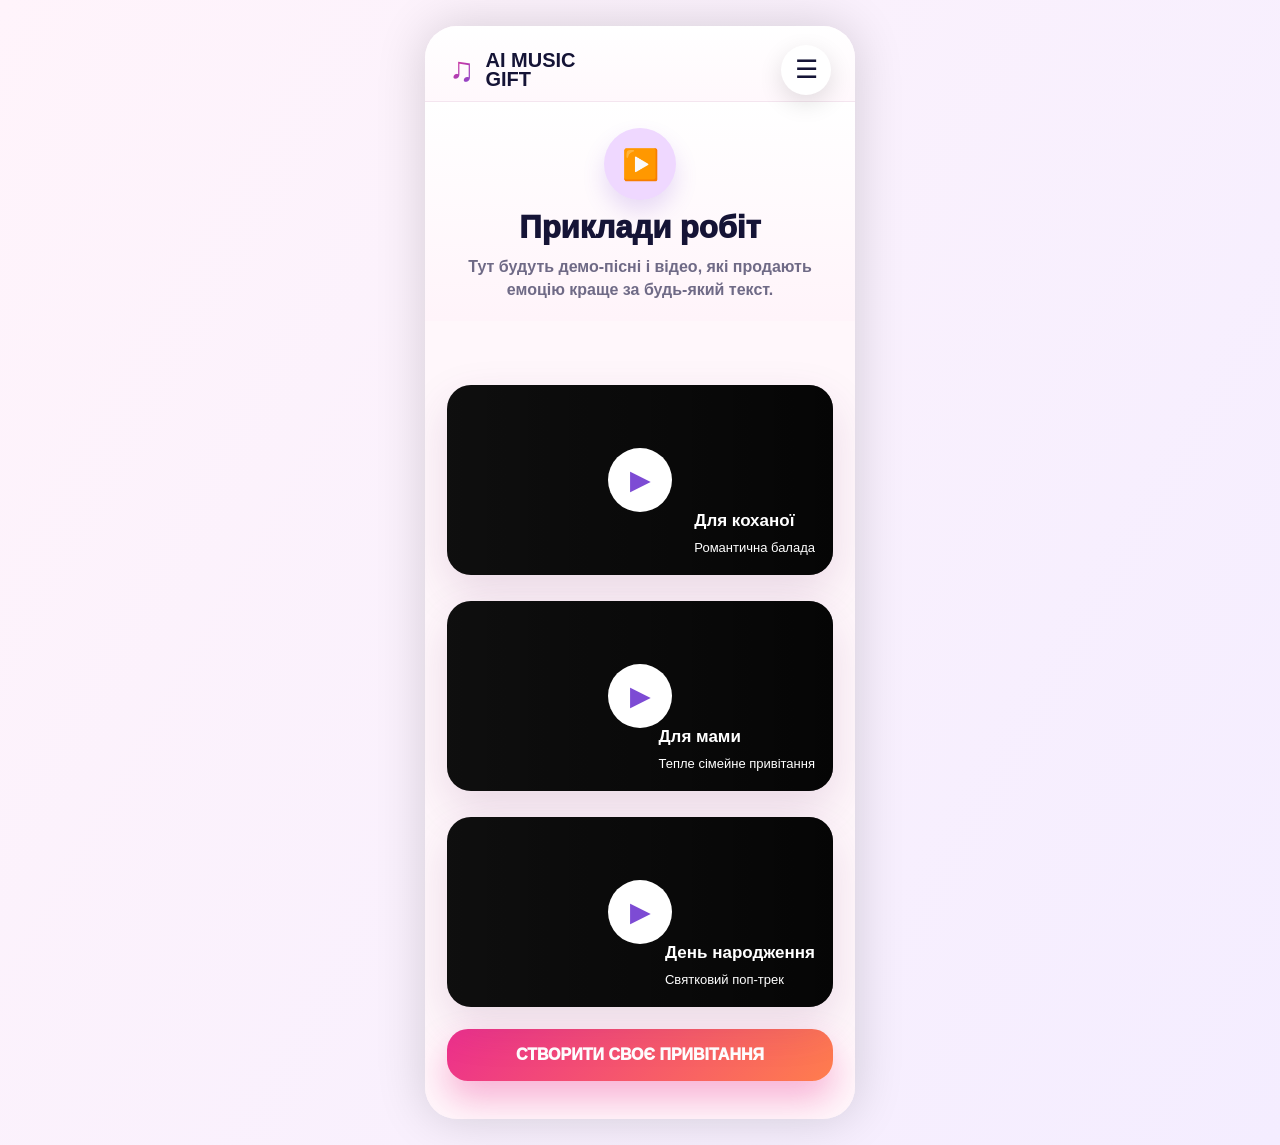
==== demos.html @ 55785361 "Add files via upload" ====
<!doctype html><html lang="uk"><head><meta charset="utf-8"><meta name="viewport" content="width=device-width,initial-scale=1"><title>Приклади — AI Music Gift</title><link rel="stylesheet" href="styles.css"></head><body><main class="phone"><header class="topbar"><a class="brand" href="index.html"><span class="note">♫</span><span>AI MUSIC<br>GIFT</span></a><button class="menu">☰</button></header><section class="page-head"><div class="bubble">▶️</div><h1>Приклади робіт</h1><p>Тут будуть демо-пісні і відео, які продають емоцію краще за будь-який текст.</p></section><section class="section alt"><div class="video-card"><div class="video-thumb" style="background-image:url('https://images.unsplash.com/photo-1519741497674-611481863552?q=80&w=1200&auto=format&fit=crop')"><button class="play">▶</button><div class="video-text"><b>Для коханої</b><span>Романтична балада</span></div></div></div><div class="video-card"><div class="video-thumb" style="background-image:url('https://images.unsplash.com/photo-1529634806980-85c3dd6d34ac?q=80&w=1200&auto=format&fit=crop')"><button class="play">▶</button><div class="video-text"><b>Для мами</b><span>Тепле сімейне привітання</span></div></div></div><div class="video-card"><div class="video-thumb" style="background-image:url('https://images.unsplash.com/photo-1511795409834-ef04bbd61622?q=80&w=1200&auto=format&fit=crop')"><button class="play">▶</button><div class="video-text"><b>День народження</b><span>Святковий поп-трек</span></div></div></div><a class="cta" href="order.html">Створити своє привітання</a></section></main></body></html>
---- styles.css ----
:root{
  --bg:#fff7fb;
  --card:#ffffff;
  --text:#151436;
  --muted:#6f6a86;
  --pink:#ec2f8d;
  --pink2:#ff6d8f;
  --purple:#7d4bd4;
  --orange:#ff7d4d;
  --soft:#f7e8ff;
  --line:#f0ddea;
  --shadow:0 18px 45px rgba(112,44,105,.15);
}
*{box-sizing:border-box}html{scroll-behavior:smooth}body{margin:0;background:#f3eef4;color:var(--text);font-family:Inter,Arial,sans-serif}.phone{width:100%;max-width:430px;margin:0 auto;background:var(--bg);min-height:100vh;box-shadow:0 0 50px rgba(0,0,0,.16);overflow:hidden}.topbar{height:76px;padding:22px 24px 10px;display:flex;align-items:center;justify-content:space-between;background:linear-gradient(180deg,#fff,#fff8fc);position:sticky;top:0;z-index:20;border-bottom:1px solid rgba(240,221,234,.75)}.brand{display:flex;align-items:center;gap:11px;text-decoration:none;color:var(--text);font-weight:900;line-height:.95;font-size:20px}.brand .note{font-size:34px;background:linear-gradient(135deg,var(--pink),var(--purple));-webkit-background-clip:text;color:transparent}.menu{width:50px;height:50px;border:none;border-radius:50%;background:#fff;box-shadow:0 8px 24px rgba(0,0,0,.12);font-size:26px;color:var(--text)}.hero{position:relative;min-height:590px;padding:0 24px 28px;background:radial-gradient(circle at 50% 0%,#ffe5f3 0,#fff1dc 36%,#fff8fb 70%)}.hero-img{height:260px;margin:0 -24px;position:relative;overflow:hidden}.hero-img img{width:100%;height:100%;object-fit:cover;object-position:center 45%;filter:saturate(1.04);opacity:.92}.hero-img:after{content:"";position:absolute;inset:0;background:linear-gradient(180deg,rgba(255,255,255,.05),rgba(255,247,251,.32),var(--bg));}.wave{position:absolute;left:28px;right:28px;top:260px;height:42px;opacity:.5;background:repeating-linear-gradient(90deg,rgba(255,125,77,.75) 0 2px,transparent 2px 11px);mask-image:linear-gradient(180deg,transparent 0,#000 25%,#000 75%,transparent 100%)}.music{position:absolute;color:#e952a8;font-size:20px;opacity:.7}.m1{top:130px;left:58px}.m2{top:185px;right:52px}.m3{top:230px;left:150px}.hero-content{position:relative;text-align:center;margin-top:-12px}.kicker{display:inline-flex;gap:7px;align-items:center;background:#fff;border:1px solid var(--line);box-shadow:0 8px 22px rgba(236,47,141,.12);border-radius:999px;padding:9px 13px;color:var(--pink);font-size:12px;font-weight:800;text-transform:uppercase}.h1{margin:20px 0 0;font-size:37px;line-height:.98;letter-spacing:-1px;font-weight:950;color:#10124b}.script{font-family:Georgia,serif;font-style:italic;font-size:34px;line-height:1;color:var(--pink);margin-top:5px}.subtitle{font-size:16px;line-height:1.55;font-weight:750;margin:20px 0 0}.cta{display:flex;align-items:center;justify-content:center;gap:12px;text-decoration:none;width:100%;margin:22px 0 0;border:none;border-radius:21px;padding:17px 18px;background:linear-gradient(135deg,var(--pink),var(--orange));color:#fff;box-shadow:0 18px 35px rgba(236,47,141,.35);font-weight:950;text-transform:uppercase;font-size:16px}.cta small{display:block;text-transform:none;font-weight:600;opacity:.9;font-size:12px;margin-top:3px}.cta .heart{font-size:33px;line-height:1}.benefits{display:grid;grid-template-columns:repeat(3,1fr);background:#fff;border-top:1px solid var(--line);border-bottom:1px solid var(--line)}.benefit{padding:18px 8px;text-align:center;border-right:1px solid var(--line);font-size:12px;line-height:1.25;font-weight:700}.benefit:last-child{border-right:none}.benefit .ico{font-size:26px;display:block;margin-bottom:7px}.section{padding:38px 22px;background:#fff}.section.alt{background:var(--bg)}.title{text-align:center;margin:0;font-size:23px;line-height:1.1;font-weight:950;color:#10124b}.divider{display:flex;justify-content:center;align-items:center;gap:10px;color:var(--pink);margin:12px 0 0}.divider:before,.divider:after{content:"";width:42px;height:1px;background:#f3c7dd}.steps{display:grid;grid-template-columns:repeat(3,1fr);gap:10px;margin-top:28px}.step{text-align:center}.bubble{width:72px;height:72px;border-radius:50%;margin:0 auto 12px;background:#efd8ff;display:flex;align-items:center;justify-content:center;font-size:30px;box-shadow:0 12px 22px rgba(125,75,212,.18)}.step h3{font-size:12px;line-height:1.25;margin:0 0 8px;font-weight:950}.step p{font-size:11px;line-height:1.45;margin:0;color:var(--muted);font-weight:600}.video-card{margin-top:26px;border-radius:24px;overflow:hidden;background:#111;color:#fff;box-shadow:var(--shadow);position:relative}.video-thumb{height:190px;background-size:cover;background-position:center;position:relative}.video-thumb:after{content:"";position:absolute;inset:0;background:linear-gradient(90deg,rgba(0,0,0,.15),rgba(0,0,0,.7))}.play{position:absolute;left:50%;top:50%;transform:translate(-50%,-50%);width:64px;height:64px;border-radius:50%;border:none;background:#fff;color:var(--purple);font-size:27px;z-index:2}.video-text{position:absolute;right:18px;bottom:18px;z-index:2;text-align:left}.video-text b{font-size:17px}.video-text span{display:block;font-size:13px;margin-top:8px;line-height:1.35}.dots{display:flex;justify-content:center;gap:8px;margin-top:17px}.dots span{width:8px;height:8px;border-radius:50%;background:#d8ccda}.dots span:first-child{background:var(--pink)}.cards3{display:grid;grid-template-columns:repeat(3,1fr);gap:10px;margin-top:28px}.price{position:relative;background:#fff;border:1px solid var(--line);border-radius:18px;padding:20px 11px 14px;box-shadow:0 10px 28px rgba(44,22,54,.08)}.price.pop{transform:scale(1.04);border-color:#ffc0df}.badge{position:absolute;left:50%;top:-13px;transform:translateX(-50%);background:linear-gradient(135deg,var(--pink),var(--orange));color:#fff;border-radius:999px;padding:5px 10px;font-size:9px;font-weight:950}.price h3{text-align:center;margin:0;font-size:11px}.price .amount{text-align:center;font-size:20px;font-weight:950;margin-top:10px}.price ul{list-style:none;padding:0;margin:16px 0 14px}.price li{font-size:11px;margin:9px 0;line-height:1.2}.price li:before{content:"✓";color:var(--pink);font-weight:900;margin-right:5px}.select{display:block;text-align:center;text-decoration:none;background:var(--purple);color:#fff;border-radius:12px;padding:10px 6px;font-size:11px;font-weight:900}.review{margin-top:24px;background:#fff;border-radius:24px;padding:20px;box-shadow:var(--shadow);display:flex;gap:14px;align-items:flex-start}.avatar{width:54px;height:54px;border-radius:50%;background:linear-gradient(135deg,#ffd5e8,#e4d4ff);display:flex;align-items:center;justify-content:center;font-size:24px;flex:0 0 auto}.stars{color:#ffc107;letter-spacing:1px}.review p{font-size:13px;line-height:1.5;margin:6px 0 8px;font-weight:650}.review small{color:var(--pink);font-weight:800}.final{padding:18px 22px 34px;background:#fff}.final-card{border-radius:28px;background:linear-gradient(135deg,#ce1d80,#7d35bd);padding:28px 22px;text-align:center;color:#fff;box-shadow:0 18px 38px rgba(125,53,189,.25)}.final-card h2{margin:0;font-size:22px;line-height:1.15;text-transform:uppercase}.bottomnav{position:sticky;bottom:0;display:grid;grid-template-columns:repeat(4,1fr);gap:4px;background:rgba(255,255,255,.96);backdrop-filter:blur(10px);border-top:1px solid var(--line);padding:10px 8px;z-index:20}.bottomnav a{text-decoration:none;color:var(--purple);text-align:center;font-size:11px;font-weight:750}.page-head{padding:26px 22px 20px;background:linear-gradient(180deg,#fff,#fff4fa);text-align:center}.page-head h1{font-size:31px;line-height:1.05;margin:10px 0 10px;font-weight:950}.page-head p{margin:0;color:var(--muted);font-weight:650;line-height:1.45}.form{padding:24px 22px 38px}.field{margin-bottom:16px}.field label{display:block;font-size:13px;font-weight:900;margin-bottom:8px}.field input,.field textarea,.field select{width:100%;border:1px solid var(--line);border-radius:17px;padding:15px 14px;background:#fff;font:inherit;color:var(--text);outline:none;box-shadow:0 6px 18px rgba(44,22,54,.04)}.field textarea{min-height:105px;resize:vertical}.choice-grid{display:grid;grid-template-columns:1fr 1fr;gap:12px;margin-top:16px}.choice{display:block;background:#fff;border:1px solid var(--line);border-radius:20px;padding:16px;text-decoration:none;color:var(--text);box-shadow:0 10px 24px rgba(44,22,54,.06)}.choice b{display:block;margin-bottom:6px}.choice span{font-size:12px;color:var(--muted);line-height:1.35}.upload-box{border:2px dashed #e8b8d5;background:#fff;border-radius:24px;padding:30px 18px;text-align:center;color:var(--muted);margin:18px 0}.upload-box .big{font-size:46px;display:block;margin-bottom:10px}.summary{background:#fff;border-radius:22px;padding:18px;box-shadow:var(--shadow);margin-bottom:18px}.summary-row{display:flex;justify-content:space-between;gap:14px;border-bottom:1px solid var(--line);padding:12px 0;font-size:14px}.summary-row:last-child{border-bottom:0}.success{font-size:70px;margin:20px 0 12px}.desktop-note{display:none}@media (min-width: 760px){body{background:linear-gradient(120deg,#fff4fb,#f4edff)}.phone{margin:26px auto;border-radius:32px}.desktop-note{display:block;max-width:430px;margin:0 auto 22px;color:#7b7286;text-align:center;font-size:13px}}
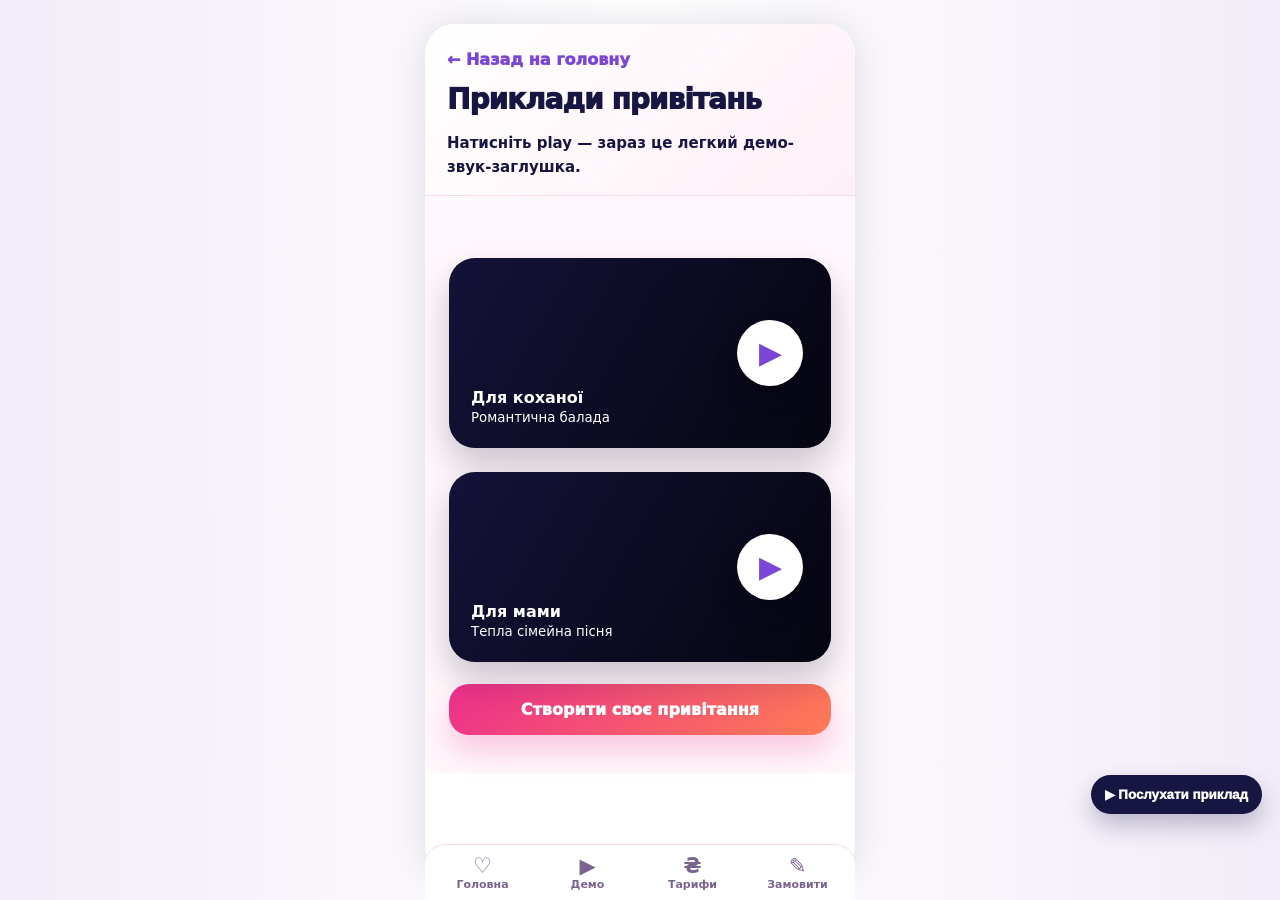
==== commit 791ff34f: "Add files via upload" ====
--- a/demos.html
+++ b/demos.html
@@ -1 +1 @@
-<!doctype html><html lang="uk"><head><meta charset="utf-8"><meta name="viewport" content="width=device-width,initial-scale=1"><title>Приклади — AI Music Gift</title><link rel="stylesheet" href="styles.css"></head><body><main class="phone"><header class="topbar"><a class="brand" href="index.html"><span class="note">♫</span><span>AI MUSIC<br>GIFT</span></a><button class="menu">☰</button></header><section class="page-head"><div class="bubble">▶️</div><h1>Приклади робіт</h1><p>Тут будуть демо-пісні і відео, які продають емоцію краще за будь-який текст.</p></section><section class="section alt"><div class="video-card"><div class="video-thumb" style="background-image:url('https://images.unsplash.com/photo-1519741497674-611481863552?q=80&w=1200&auto=format&fit=crop')"><button class="play">▶</button><div class="video-text"><b>Для коханої</b><span>Романтична балада</span></div></div></div><div class="video-card"><div class="video-thumb" style="background-image:url('https://images.unsplash.com/photo-1529634806980-85c3dd6d34ac?q=80&w=1200&auto=format&fit=crop')"><button class="play">▶</button><div class="video-text"><b>Для мами</b><span>Тепле сімейне привітання</span></div></div></div><div class="video-card"><div class="video-thumb" style="background-image:url('https://images.unsplash.com/photo-1511795409834-ef04bbd61622?q=80&w=1200&auto=format&fit=crop')"><button class="play">▶</button><div class="video-text"><b>День народження</b><span>Святковий поп-трек</span></div></div></div><a class="cta" href="order.html">Створити своє привітання</a></section></main></body></html>
+<!doctype html><html lang="uk"><head><meta charset="utf-8"><meta name="viewport" content="width=device-width,initial-scale=1"><title>Демо — AI Music Gift</title><link rel="stylesheet" href="styles.css"></head><body><main class="shell"><header class="page-head"><a class="back" href="index.html">← Назад на головну</a><h1 class="page-title">Приклади привітань</h1><p class="lead" style="font-size:15px">Натисніть play — зараз це легкий демо-звук-заглушка.</p></header><section class="section soft"><div class="demo-card"><div class="demo-img"><button class="play-big" onclick="playDemo()">▶</button><div class="demo-text"><b>Для коханої</b><br><small>Романтична балада</small></div></div></div><div class="demo-card"><div class="demo-img" style="background-image:linear-gradient(120deg,rgba(0,0,0,.15),rgba(0,0,0,.75)),url('https://images.unsplash.com/photo-1529333166437-7750a6dd5a70?q=80&w=1200&auto=format&fit=crop')"><button class="play-big" onclick="playDemo()">▶</button><div class="demo-text"><b>Для мами</b><br><small>Тепла сімейна пісня</small></div></div></div><a class="btn btn-primary" style="margin-top:22px" href="order.html">Створити своє привітання</a></section><nav class="bottom-nav"><a href="index.html"><b>♡</b>Головна</a><a href="demos.html"><b>▶</b>Демо</a><a href="tariffs.html"><b>₴</b>Тарифи</a><a href="order.html"><b>✎</b>Замовити</a></nav><button class="speaker" data-play onclick="playDemo()">▶ Послухати приклад</button></main><script src="app.js"></script></body></html>
--- a/styles.css
+++ b/styles.css
@@ -1,14 +1,6 @@
 :root{
-  --bg:#fff7fb;
-  --card:#ffffff;
-  --text:#151436;
-  --muted:#6f6a86;
-  --pink:#ec2f8d;
-  --pink2:#ff6d8f;
-  --purple:#7d4bd4;
-  --orange:#ff7d4d;
-  --soft:#f7e8ff;
-  --line:#f0ddea;
-  --shadow:0 18px 45px rgba(112,44,105,.15);
+  --ink:#171542;--muted:#66617c;--pink:#ec2f8c;--violet:#7b45d6;--orange:#ff7b55;--bg:#fff7fb;--soft:#f6e9ff;
 }
-*{box-sizing:border-box}html{scroll-behavior:smooth}body{margin:0;background:#f3eef4;color:var(--text);font-family:Inter,Arial,sans-serif}.phone{width:100%;max-width:430px;margin:0 auto;background:var(--bg);min-height:100vh;box-shadow:0 0 50px rgba(0,0,0,.16);overflow:hidden}.topbar{height:76px;padding:22px 24px 10px;display:flex;align-items:center;justify-content:space-between;background:linear-gradient(180deg,#fff,#fff8fc);position:sticky;top:0;z-index:20;border-bottom:1px solid rgba(240,221,234,.75)}.brand{display:flex;align-items:center;gap:11px;text-decoration:none;color:var(--text);font-weight:900;line-height:.95;font-size:20px}.brand .note{font-size:34px;background:linear-gradient(135deg,var(--pink),var(--purple));-webkit-background-clip:text;color:transparent}.menu{width:50px;height:50px;border:none;border-radius:50%;background:#fff;box-shadow:0 8px 24px rgba(0,0,0,.12);font-size:26px;color:var(--text)}.hero{position:relative;min-height:590px;padding:0 24px 28px;background:radial-gradient(circle at 50% 0%,#ffe5f3 0,#fff1dc 36%,#fff8fb 70%)}.hero-img{height:260px;margin:0 -24px;position:relative;overflow:hidden}.hero-img img{width:100%;height:100%;object-fit:cover;object-position:center 45%;filter:saturate(1.04);opacity:.92}.hero-img:after{content:"";position:absolute;inset:0;background:linear-gradient(180deg,rgba(255,255,255,.05),rgba(255,247,251,.32),var(--bg));}.wave{position:absolute;left:28px;right:28px;top:260px;height:42px;opacity:.5;background:repeating-linear-gradient(90deg,rgba(255,125,77,.75) 0 2px,transparent 2px 11px);mask-image:linear-gradient(180deg,transparent 0,#000 25%,#000 75%,transparent 100%)}.music{position:absolute;color:#e952a8;font-size:20px;opacity:.7}.m1{top:130px;left:58px}.m2{top:185px;right:52px}.m3{top:230px;left:150px}.hero-content{position:relative;text-align:center;margin-top:-12px}.kicker{display:inline-flex;gap:7px;align-items:center;background:#fff;border:1px solid var(--line);box-shadow:0 8px 22px rgba(236,47,141,.12);border-radius:999px;padding:9px 13px;color:var(--pink);font-size:12px;font-weight:800;text-transform:uppercase}.h1{margin:20px 0 0;font-size:37px;line-height:.98;letter-spacing:-1px;font-weight:950;color:#10124b}.script{font-family:Georgia,serif;font-style:italic;font-size:34px;line-height:1;color:var(--pink);margin-top:5px}.subtitle{font-size:16px;line-height:1.55;font-weight:750;margin:20px 0 0}.cta{display:flex;align-items:center;justify-content:center;gap:12px;text-decoration:none;width:100%;margin:22px 0 0;border:none;border-radius:21px;padding:17px 18px;background:linear-gradient(135deg,var(--pink),var(--orange));color:#fff;box-shadow:0 18px 35px rgba(236,47,141,.35);font-weight:950;text-transform:uppercase;font-size:16px}.cta small{display:block;text-transform:none;font-weight:600;opacity:.9;font-size:12px;margin-top:3px}.cta .heart{font-size:33px;line-height:1}.benefits{display:grid;grid-template-columns:repeat(3,1fr);background:#fff;border-top:1px solid var(--line);border-bottom:1px solid var(--line)}.benefit{padding:18px 8px;text-align:center;border-right:1px solid var(--line);font-size:12px;line-height:1.25;font-weight:700}.benefit:last-child{border-right:none}.benefit .ico{font-size:26px;display:block;margin-bottom:7px}.section{padding:38px 22px;background:#fff}.section.alt{background:var(--bg)}.title{text-align:center;margin:0;font-size:23px;line-height:1.1;font-weight:950;color:#10124b}.divider{display:flex;justify-content:center;align-items:center;gap:10px;color:var(--pink);margin:12px 0 0}.divider:before,.divider:after{content:"";width:42px;height:1px;background:#f3c7dd}.steps{display:grid;grid-template-columns:repeat(3,1fr);gap:10px;margin-top:28px}.step{text-align:center}.bubble{width:72px;height:72px;border-radius:50%;margin:0 auto 12px;background:#efd8ff;display:flex;align-items:center;justify-content:center;font-size:30px;box-shadow:0 12px 22px rgba(125,75,212,.18)}.step h3{font-size:12px;line-height:1.25;margin:0 0 8px;font-weight:950}.step p{font-size:11px;line-height:1.45;margin:0;color:var(--muted);font-weight:600}.video-card{margin-top:26px;border-radius:24px;overflow:hidden;background:#111;color:#fff;box-shadow:var(--shadow);position:relative}.video-thumb{height:190px;background-size:cover;background-position:center;position:relative}.video-thumb:after{content:"";position:absolute;inset:0;background:linear-gradient(90deg,rgba(0,0,0,.15),rgba(0,0,0,.7))}.play{position:absolute;left:50%;top:50%;transform:translate(-50%,-50%);width:64px;height:64px;border-radius:50%;border:none;background:#fff;color:var(--purple);font-size:27px;z-index:2}.video-text{position:absolute;right:18px;bottom:18px;z-index:2;text-align:left}.video-text b{font-size:17px}.video-text span{display:block;font-size:13px;margin-top:8px;line-height:1.35}.dots{display:flex;justify-content:center;gap:8px;margin-top:17px}.dots span{width:8px;height:8px;border-radius:50%;background:#d8ccda}.dots span:first-child{background:var(--pink)}.cards3{display:grid;grid-template-columns:repeat(3,1fr);gap:10px;margin-top:28px}.price{position:relative;background:#fff;border:1px solid var(--line);border-radius:18px;padding:20px 11px 14px;box-shadow:0 10px 28px rgba(44,22,54,.08)}.price.pop{transform:scale(1.04);border-color:#ffc0df}.badge{position:absolute;left:50%;top:-13px;transform:translateX(-50%);background:linear-gradient(135deg,var(--pink),var(--orange));color:#fff;border-radius:999px;padding:5px 10px;font-size:9px;font-weight:950}.price h3{text-align:center;margin:0;font-size:11px}.price .amount{text-align:center;font-size:20px;font-weight:950;margin-top:10px}.price ul{list-style:none;padding:0;margin:16px 0 14px}.price li{font-size:11px;margin:9px 0;line-height:1.2}.price li:before{content:"✓";color:var(--pink);font-weight:900;margin-right:5px}.select{display:block;text-align:center;text-decoration:none;background:var(--purple);color:#fff;border-radius:12px;padding:10px 6px;font-size:11px;font-weight:900}.review{margin-top:24px;background:#fff;border-radius:24px;padding:20px;box-shadow:var(--shadow);display:flex;gap:14px;align-items:flex-start}.avatar{width:54px;height:54px;border-radius:50%;background:linear-gradient(135deg,#ffd5e8,#e4d4ff);display:flex;align-items:center;justify-content:center;font-size:24px;flex:0 0 auto}.stars{color:#ffc107;letter-spacing:1px}.review p{font-size:13px;line-height:1.5;margin:6px 0 8px;font-weight:650}.review small{color:var(--pink);font-weight:800}.final{padding:18px 22px 34px;background:#fff}.final-card{border-radius:28px;background:linear-gradient(135deg,#ce1d80,#7d35bd);padding:28px 22px;text-align:center;color:#fff;box-shadow:0 18px 38px rgba(125,53,189,.25)}.final-card h2{margin:0;font-size:22px;line-height:1.15;text-transform:uppercase}.bottomnav{position:sticky;bottom:0;display:grid;grid-template-columns:repeat(4,1fr);gap:4px;background:rgba(255,255,255,.96);backdrop-filter:blur(10px);border-top:1px solid var(--line);padding:10px 8px;z-index:20}.bottomnav a{text-decoration:none;color:var(--purple);text-align:center;font-size:11px;font-weight:750}.page-head{padding:26px 22px 20px;background:linear-gradient(180deg,#fff,#fff4fa);text-align:center}.page-head h1{font-size:31px;line-height:1.05;margin:10px 0 10px;font-weight:950}.page-head p{margin:0;color:var(--muted);font-weight:650;line-height:1.45}.form{padding:24px 22px 38px}.field{margin-bottom:16px}.field label{display:block;font-size:13px;font-weight:900;margin-bottom:8px}.field input,.field textarea,.field select{width:100%;border:1px solid var(--line);border-radius:17px;padding:15px 14px;background:#fff;font:inherit;color:var(--text);outline:none;box-shadow:0 6px 18px rgba(44,22,54,.04)}.field textarea{min-height:105px;resize:vertical}.choice-grid{display:grid;grid-template-columns:1fr 1fr;gap:12px;margin-top:16px}.choice{display:block;background:#fff;border:1px solid var(--line);border-radius:20px;padding:16px;text-decoration:none;color:var(--text);box-shadow:0 10px 24px rgba(44,22,54,.06)}.choice b{display:block;margin-bottom:6px}.choice span{font-size:12px;color:var(--muted);line-height:1.35}.upload-box{border:2px dashed #e8b8d5;background:#fff;border-radius:24px;padding:30px 18px;text-align:center;color:var(--muted);margin:18px 0}.upload-box .big{font-size:46px;display:block;margin-bottom:10px}.summary{background:#fff;border-radius:22px;padding:18px;box-shadow:var(--shadow);margin-bottom:18px}.summary-row{display:flex;justify-content:space-between;gap:14px;border-bottom:1px solid var(--line);padding:12px 0;font-size:14px}.summary-row:last-child{border-bottom:0}.success{font-size:70px;margin:20px 0 12px}.desktop-note{display:none}@media (min-width: 760px){body{background:linear-gradient(120deg,#fff4fb,#f4edff)}.phone{margin:26px auto;border-radius:32px}.desktop-note{display:block;max-width:430px;margin:0 auto 22px;color:#7b7286;text-align:center;font-size:13px}}
+*{box-sizing:border-box} body{margin:0;font-family:Inter,system-ui,-apple-system,Segoe UI,Roboto,Arial,sans-serif;background:#f4eef7;color:var(--ink)}
+a{text-decoration:none;color:inherit}.shell{max-width:430px;margin:0 auto;background:#fff;min-height:100vh;box-shadow:0 0 40px rgba(20,20,50,.12);position:relative;overflow:hidden;padding-bottom:78px}.top{position:absolute;top:0;left:0;right:0;z-index:5;display:flex;align-items:center;justify-content:space-between;padding:28px 26px}.logo{display:flex;gap:12px;align-items:center;font-weight:900;font-size:23px;line-height:1.02}.logo .mark{font-size:38px;filter:drop-shadow(0 6px 12px rgba(236,47,140,.25))}.menu-btn,.circle-btn{border:0;background:rgba(255,255,255,.92);height:56px;width:56px;border-radius:50%;box-shadow:0 10px 28px rgba(35,20,70,.16);font-size:28px;color:var(--ink)}.hero{position:relative;min-height:620px;overflow:hidden;background:radial-gradient(circle at 50% 10%,#fff 0,#ffe7f4 38%,#fff7e9 76%,#fff 100%)}.hero-photo{height:265px;position:relative;overflow:hidden;border-bottom-left-radius:38px;border-bottom-right-radius:38px}.hero-photo img{width:100%;height:100%;object-fit:cover;object-position:center;display:block;filter:saturate(1.06) contrast(.98)}.hero-photo:after{content:"";position:absolute;inset:0;background:linear-gradient(to bottom,rgba(255,255,255,.15),rgba(255,230,244,.28),#fff 96%)}.hero-copy{position:relative;z-index:3;text-align:center;padding:28px 24px 20px}.eyebrow{display:inline-flex;gap:8px;align-items:center;background:#fff;border:1px solid #f4d4e8;border-radius:999px;padding:8px 14px;font-weight:800;font-size:13px;box-shadow:0 8px 22px rgba(236,47,140,.12)}h1{font-size:34px;line-height:.98;margin:18px 0 0;font-weight:950;letter-spacing:-1px}.script{font-family:Georgia,serif;font-style:italic;font-size:34px;color:var(--pink);line-height:1.05;margin-top:6px}.lead{font-size:16px;line-height:1.55;font-weight:750;margin:18px 0 0}.cta-row{display:grid;grid-template-columns:1fr;gap:10px;margin-top:20px}.btn{border:0;border-radius:20px;padding:16px 18px;font-weight:950;font-size:16px;display:flex;align-items:center;justify-content:center;gap:10px;box-shadow:0 16px 30px rgba(236,47,140,.24);cursor:pointer}.btn-primary{background:linear-gradient(135deg,var(--pink),var(--orange));color:#fff}.btn-secondary{background:#fff;color:var(--violet);border:1px solid #efd9ff;box-shadow:0 10px 24px rgba(123,69,214,.14)}.hint{font-size:12px;color:var(--muted);margin-top:10px}.wave{position:absolute;left:28px;right:28px;top:235px;height:48px;z-index:2;opacity:.65}.bar{display:inline-block;width:3px;margin:0 3px;border-radius:8px;background:linear-gradient(var(--orange),var(--pink));animation:pulse 1.15s ease-in-out infinite;vertical-align:middle}.bar:nth-child(2n){animation-delay:.12s}.bar:nth-child(3n){animation-delay:.22s}.bar:nth-child(4n){animation-delay:.32s}@keyframes pulse{0%,100%{height:12px;opacity:.45}50%{height:44px;opacity:1}}.note{position:absolute;z-index:2;color:var(--pink);font-size:24px;opacity:.72;animation:float 4.8s ease-in-out infinite}.n1{left:58px;top:205px}.n2{right:70px;top:188px;animation-delay:1s}.n3{left:155px;top:260px;animation-delay:1.8s}@keyframes float{0%,100%{transform:translateY(0) rotate(-6deg)}50%{transform:translateY(-18px) rotate(7deg)}}.benefits{display:grid;grid-template-columns:repeat(3,1fr);border-top:1px solid #f3e3ee;border-bottom:1px solid #f3e3ee;background:#fff}.benefit{text-align:center;padding:18px 8px;border-right:1px solid #f3e3ee}.benefit:last-child{border-right:0}.benefit b{display:block;font-size:13px;margin-top:6px}.benefit span{display:block;font-size:11px;line-height:1.25;margin-top:3px}.section{padding:38px 24px}.soft{background:var(--bg)}.title{text-align:center}.title h2{font-size:24px;margin:0;font-weight:950}.orn{display:flex;align-items:center;justify-content:center;gap:12px;color:var(--pink);margin-top:10px}.orn:before,.orn:after{content:"";height:1px;width:48px;background:#efbdd8}.steps{display:grid;grid-template-columns:repeat(3,1fr);gap:12px;margin-top:28px;text-align:center}.icon-bubble{width:70px;height:70px;border-radius:50%;display:flex;align-items:center;justify-content:center;background:#f2dcff;margin:0 auto 12px;font-size:30px;box-shadow:0 10px 24px rgba(123,69,214,.15)}.small-title{font-size:13px;font-weight:950;line-height:1.2}.small-text{font-size:11px;line-height:1.42;color:var(--muted);margin-top:8px}.demo-card{margin-top:24px;border-radius:26px;overflow:hidden;background:#171542;color:#fff;box-shadow:0 18px 34px rgba(20,20,50,.22);position:relative}.demo-img{height:190px;background:linear-gradient(120deg,rgba(0,0,0,.15),rgba(0,0,0,.75)),url('https://images.unsplash.com/photo-1519741497674-611481863552?q=80&w=1200&auto=format&fit=crop');background-size:cover;background-position:center;position:relative}.play-big{position:absolute;right:28px;top:62px;height:66px;width:66px;border:0;border-radius:50%;background:#fff;color:var(--violet);font-size:30px;box-shadow:0 12px 25px rgba(0,0,0,.22)}.demo-text{position:absolute;left:22px;right:110px;bottom:22px}.cards{display:grid;grid-template-columns:repeat(3,1fr);gap:10px;margin-top:28px}.price{position:relative;background:#fff;border:1px solid #f0e2ee;border-radius:18px;padding:18px 10px;box-shadow:0 10px 22px rgba(20,20,50,.08);font-size:11px}.price.pop{transform:scale(1.04);border-color:#f7b7d9}.badge{position:absolute;top:-13px;left:50%;transform:translateX(-50%);background:linear-gradient(135deg,var(--pink),var(--orange));color:#fff;border-radius:999px;padding:5px 9px;font-size:9px;font-weight:950}.price h3{font-size:12px;text-align:center;margin:0 0 12px}.money{text-align:center;font-weight:950;font-size:20px;margin-bottom:16px}.price ul{padding:0;margin:0;list-style:none}.price li{margin:9px 0}.price li:before{content:'✓';color:var(--pink);font-weight:900;margin-right:5px}.mini-btn{width:100%;border:0;border-radius:12px;background:var(--violet);color:#fff;padding:9px;margin-top:14px;font-weight:850}.review{background:#fff;border-radius:24px;padding:20px;box-shadow:0 12px 26px rgba(20,20,50,.08);margin-top:24px}.final{border-radius:28px;background:linear-gradient(135deg,#d92783,#7c39d1);color:#fff;text-align:center;padding:28px;box-shadow:0 18px 35px rgba(123,69,214,.25)}.bottom-nav{position:fixed;left:50%;bottom:0;transform:translateX(-50%);width:min(430px,100%);display:grid;grid-template-columns:repeat(4,1fr);gap:2px;background:rgba(255,255,255,.94);backdrop-filter:blur(12px);border-top:1px solid #f0d9e8;z-index:10;padding:9px 6px}.bottom-nav a{text-align:center;color:#7b638f;font-size:11px;font-weight:800}.bottom-nav b{display:block;font-size:21px}.page-head{padding:26px 22px 16px;background:linear-gradient(135deg,#fff,#fff0f7);border-bottom:1px solid #f4dce9}.back{display:inline-flex;align-items:center;gap:8px;font-weight:950;color:var(--violet);margin-bottom:16px}.page-title{font-size:28px;line-height:1.05;font-weight:950;margin:0}.form{padding:24px}.field{margin-bottom:16px}.label{display:block;font-weight:900;margin-bottom:8px}.input,.select,.textarea{width:100%;border:1px solid #ecd8e8;border-radius:18px;padding:15px;background:#fff;font-size:15px;color:var(--ink);outline:none}.textarea{min-height:96px;resize:vertical}.option-grid{display:grid;grid-template-columns:1fr 1fr;gap:12px}.option{border:1px solid #efd9ff;border-radius:20px;padding:18px;background:#fff;box-shadow:0 8px 20px rgba(20,20,50,.06);font-weight:900}.option:hover,.option:focus{border-color:var(--pink)}.upload-box{border:2px dashed #e5c6ec;border-radius:24px;background:#fff7fb;padding:30px;text-align:center}.pay-box{background:#fff;border-radius:24px;padding:22px;box-shadow:0 12px 26px rgba(20,20,50,.08);margin:18px 0}.success{min-height:100vh;display:flex;align-items:center;justify-content:center;text-align:center;padding:34px}.success-card{background:#fff;border-radius:30px;padding:34px 24px;box-shadow:0 18px 34px rgba(20,20,50,.12)}.speaker{position:fixed;right:18px;bottom:86px;z-index:20;border:0;background:#171542;color:#fff;border-radius:999px;padding:12px 14px;font-weight:950;box-shadow:0 12px 25px rgba(23,21,66,.25)}
+@media(min-width:760px){body{background:linear-gradient(90deg,#f2ecf8,#fff,#f2ecf8)}.shell{margin:24px auto;border-radius:30px;min-height:calc(100vh - 48px)}.bottom-nav{border-radius:20px 20px 0 0}.hero{min-height:600px}}
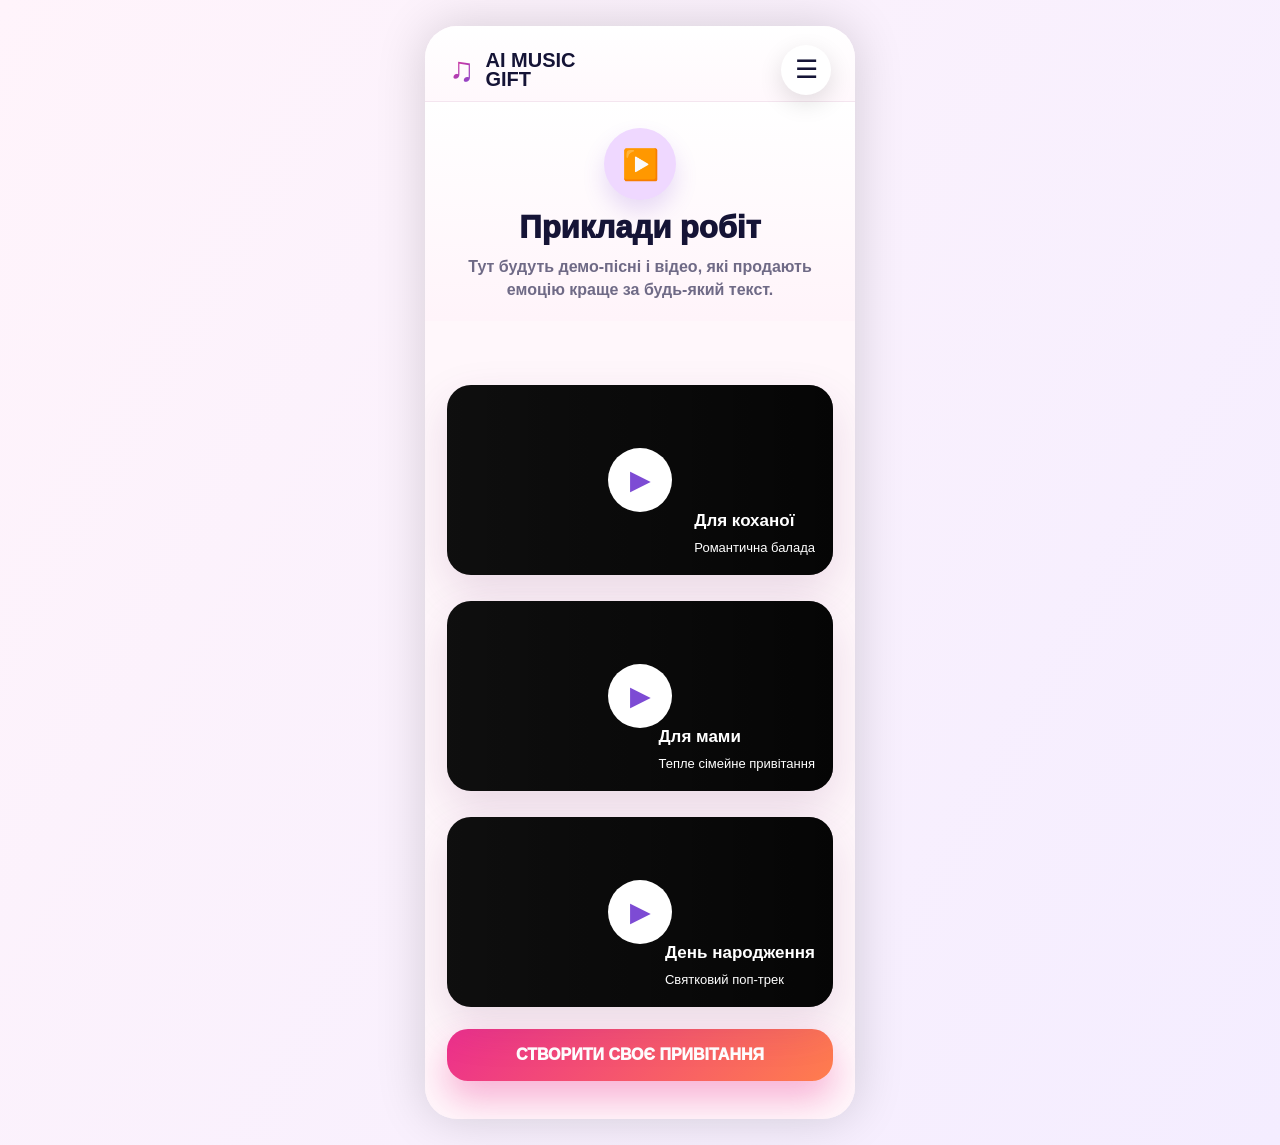
==== commit fd3229d1: "Add files via upload" ====
--- a/demos.html
+++ b/demos.html
@@ -1 +1 @@
-<!doctype html><html lang="uk"><head><meta charset="utf-8"><meta name="viewport" content="width=device-width,initial-scale=1"><title>Демо — AI Music Gift</title><link rel="stylesheet" href="styles.css"></head><body><main class="shell"><header class="page-head"><a class="back" href="index.html">← Назад на головну</a><h1 class="page-title">Приклади привітань</h1><p class="lead" style="font-size:15px">Натисніть play — зараз це легкий демо-звук-заглушка.</p></header><section class="section soft"><div class="demo-card"><div class="demo-img"><button class="play-big" onclick="playDemo()">▶</button><div class="demo-text"><b>Для коханої</b><br><small>Романтична балада</small></div></div></div><div class="demo-card"><div class="demo-img" style="background-image:linear-gradient(120deg,rgba(0,0,0,.15),rgba(0,0,0,.75)),url('https://images.unsplash.com/photo-1529333166437-7750a6dd5a70?q=80&w=1200&auto=format&fit=crop')"><button class="play-big" onclick="playDemo()">▶</button><div class="demo-text"><b>Для мами</b><br><small>Тепла сімейна пісня</small></div></div></div><a class="btn btn-primary" style="margin-top:22px" href="order.html">Створити своє привітання</a></section><nav class="bottom-nav"><a href="index.html"><b>♡</b>Головна</a><a href="demos.html"><b>▶</b>Демо</a><a href="tariffs.html"><b>₴</b>Тарифи</a><a href="order.html"><b>✎</b>Замовити</a></nav><button class="speaker" data-play onclick="playDemo()">▶ Послухати приклад</button></main><script src="app.js"></script></body></html>
+<!doctype html><html lang="uk"><head><meta charset="utf-8"><meta name="viewport" content="width=device-width,initial-scale=1"><title>Приклади — AI Music Gift</title><link rel="stylesheet" href="styles.css"></head><body><main class="phone"><header class="topbar"><a class="brand" href="index.html"><span class="note">♫</span><span>AI MUSIC<br>GIFT</span></a><button class="menu">☰</button></header><section class="page-head"><div class="bubble">▶️</div><h1>Приклади робіт</h1><p>Тут будуть демо-пісні і відео, які продають емоцію краще за будь-який текст.</p></section><section class="section alt"><div class="video-card"><div class="video-thumb" style="background-image:url('https://images.unsplash.com/photo-1519741497674-611481863552?q=80&w=1200&auto=format&fit=crop')"><button class="play">▶</button><div class="video-text"><b>Для коханої</b><span>Романтична балада</span></div></div></div><div class="video-card"><div class="video-thumb" style="background-image:url('https://images.unsplash.com/photo-1529634806980-85c3dd6d34ac?q=80&w=1200&auto=format&fit=crop')"><button class="play">▶</button><div class="video-text"><b>Для мами</b><span>Тепле сімейне привітання</span></div></div></div><div class="video-card"><div class="video-thumb" style="background-image:url('https://images.unsplash.com/photo-1511795409834-ef04bbd61622?q=80&w=1200&auto=format&fit=crop')"><button class="play">▶</button><div class="video-text"><b>День народження</b><span>Святковий поп-трек</span></div></div></div><a class="cta" href="order.html">Створити своє привітання</a></section></main></body></html>
--- a/styles.css
+++ b/styles.css
@@ -1,6 +1,14 @@
 :root{
-  --ink:#171542;--muted:#66617c;--pink:#ec2f8c;--violet:#7b45d6;--orange:#ff7b55;--bg:#fff7fb;--soft:#f6e9ff;
+  --bg:#fff7fb;
+  --card:#ffffff;
+  --text:#151436;
+  --muted:#6f6a86;
+  --pink:#ec2f8d;
+  --pink2:#ff6d8f;
+  --purple:#7d4bd4;
+  --orange:#ff7d4d;
+  --soft:#f7e8ff;
+  --line:#f0ddea;
+  --shadow:0 18px 45px rgba(112,44,105,.15);
 }
-*{box-sizing:border-box} body{margin:0;font-family:Inter,system-ui,-apple-system,Segoe UI,Roboto,Arial,sans-serif;background:#f4eef7;color:var(--ink)}
-a{text-decoration:none;color:inherit}.shell{max-width:430px;margin:0 auto;background:#fff;min-height:100vh;box-shadow:0 0 40px rgba(20,20,50,.12);position:relative;overflow:hidden;padding-bottom:78px}.top{position:absolute;top:0;left:0;right:0;z-index:5;display:flex;align-items:center;justify-content:space-between;padding:28px 26px}.logo{display:flex;gap:12px;align-items:center;font-weight:900;font-size:23px;line-height:1.02}.logo .mark{font-size:38px;filter:drop-shadow(0 6px 12px rgba(236,47,140,.25))}.menu-btn,.circle-btn{border:0;background:rgba(255,255,255,.92);height:56px;width:56px;border-radius:50%;box-shadow:0 10px 28px rgba(35,20,70,.16);font-size:28px;color:var(--ink)}.hero{position:relative;min-height:620px;overflow:hidden;background:radial-gradient(circle at 50% 10%,#fff 0,#ffe7f4 38%,#fff7e9 76%,#fff 100%)}.hero-photo{height:265px;position:relative;overflow:hidden;border-bottom-left-radius:38px;border-bottom-right-radius:38px}.hero-photo img{width:100%;height:100%;object-fit:cover;object-position:center;display:block;filter:saturate(1.06) contrast(.98)}.hero-photo:after{content:"";position:absolute;inset:0;background:linear-gradient(to bottom,rgba(255,255,255,.15),rgba(255,230,244,.28),#fff 96%)}.hero-copy{position:relative;z-index:3;text-align:center;padding:28px 24px 20px}.eyebrow{display:inline-flex;gap:8px;align-items:center;background:#fff;border:1px solid #f4d4e8;border-radius:999px;padding:8px 14px;font-weight:800;font-size:13px;box-shadow:0 8px 22px rgba(236,47,140,.12)}h1{font-size:34px;line-height:.98;margin:18px 0 0;font-weight:950;letter-spacing:-1px}.script{font-family:Georgia,serif;font-style:italic;font-size:34px;color:var(--pink);line-height:1.05;margin-top:6px}.lead{font-size:16px;line-height:1.55;font-weight:750;margin:18px 0 0}.cta-row{display:grid;grid-template-columns:1fr;gap:10px;margin-top:20px}.btn{border:0;border-radius:20px;padding:16px 18px;font-weight:950;font-size:16px;display:flex;align-items:center;justify-content:center;gap:10px;box-shadow:0 16px 30px rgba(236,47,140,.24);cursor:pointer}.btn-primary{background:linear-gradient(135deg,var(--pink),var(--orange));color:#fff}.btn-secondary{background:#fff;color:var(--violet);border:1px solid #efd9ff;box-shadow:0 10px 24px rgba(123,69,214,.14)}.hint{font-size:12px;color:var(--muted);margin-top:10px}.wave{position:absolute;left:28px;right:28px;top:235px;height:48px;z-index:2;opacity:.65}.bar{display:inline-block;width:3px;margin:0 3px;border-radius:8px;background:linear-gradient(var(--orange),var(--pink));animation:pulse 1.15s ease-in-out infinite;vertical-align:middle}.bar:nth-child(2n){animation-delay:.12s}.bar:nth-child(3n){animation-delay:.22s}.bar:nth-child(4n){animation-delay:.32s}@keyframes pulse{0%,100%{height:12px;opacity:.45}50%{height:44px;opacity:1}}.note{position:absolute;z-index:2;color:var(--pink);font-size:24px;opacity:.72;animation:float 4.8s ease-in-out infinite}.n1{left:58px;top:205px}.n2{right:70px;top:188px;animation-delay:1s}.n3{left:155px;top:260px;animation-delay:1.8s}@keyframes float{0%,100%{transform:translateY(0) rotate(-6deg)}50%{transform:translateY(-18px) rotate(7deg)}}.benefits{display:grid;grid-template-columns:repeat(3,1fr);border-top:1px solid #f3e3ee;border-bottom:1px solid #f3e3ee;background:#fff}.benefit{text-align:center;padding:18px 8px;border-right:1px solid #f3e3ee}.benefit:last-child{border-right:0}.benefit b{display:block;font-size:13px;margin-top:6px}.benefit span{display:block;font-size:11px;line-height:1.25;margin-top:3px}.section{padding:38px 24px}.soft{background:var(--bg)}.title{text-align:center}.title h2{font-size:24px;margin:0;font-weight:950}.orn{display:flex;align-items:center;justify-content:center;gap:12px;color:var(--pink);margin-top:10px}.orn:before,.orn:after{content:"";height:1px;width:48px;background:#efbdd8}.steps{display:grid;grid-template-columns:repeat(3,1fr);gap:12px;margin-top:28px;text-align:center}.icon-bubble{width:70px;height:70px;border-radius:50%;display:flex;align-items:center;justify-content:center;background:#f2dcff;margin:0 auto 12px;font-size:30px;box-shadow:0 10px 24px rgba(123,69,214,.15)}.small-title{font-size:13px;font-weight:950;line-height:1.2}.small-text{font-size:11px;line-height:1.42;color:var(--muted);margin-top:8px}.demo-card{margin-top:24px;border-radius:26px;overflow:hidden;background:#171542;color:#fff;box-shadow:0 18px 34px rgba(20,20,50,.22);position:relative}.demo-img{height:190px;background:linear-gradient(120deg,rgba(0,0,0,.15),rgba(0,0,0,.75)),url('https://images.unsplash.com/photo-1519741497674-611481863552?q=80&w=1200&auto=format&fit=crop');background-size:cover;background-position:center;position:relative}.play-big{position:absolute;right:28px;top:62px;height:66px;width:66px;border:0;border-radius:50%;background:#fff;color:var(--violet);font-size:30px;box-shadow:0 12px 25px rgba(0,0,0,.22)}.demo-text{position:absolute;left:22px;right:110px;bottom:22px}.cards{display:grid;grid-template-columns:repeat(3,1fr);gap:10px;margin-top:28px}.price{position:relative;background:#fff;border:1px solid #f0e2ee;border-radius:18px;padding:18px 10px;box-shadow:0 10px 22px rgba(20,20,50,.08);font-size:11px}.price.pop{transform:scale(1.04);border-color:#f7b7d9}.badge{position:absolute;top:-13px;left:50%;transform:translateX(-50%);background:linear-gradient(135deg,var(--pink),var(--orange));color:#fff;border-radius:999px;padding:5px 9px;font-size:9px;font-weight:950}.price h3{font-size:12px;text-align:center;margin:0 0 12px}.money{text-align:center;font-weight:950;font-size:20px;margin-bottom:16px}.price ul{padding:0;margin:0;list-style:none}.price li{margin:9px 0}.price li:before{content:'✓';color:var(--pink);font-weight:900;margin-right:5px}.mini-btn{width:100%;border:0;border-radius:12px;background:var(--violet);color:#fff;padding:9px;margin-top:14px;font-weight:850}.review{background:#fff;border-radius:24px;padding:20px;box-shadow:0 12px 26px rgba(20,20,50,.08);margin-top:24px}.final{border-radius:28px;background:linear-gradient(135deg,#d92783,#7c39d1);color:#fff;text-align:center;padding:28px;box-shadow:0 18px 35px rgba(123,69,214,.25)}.bottom-nav{position:fixed;left:50%;bottom:0;transform:translateX(-50%);width:min(430px,100%);display:grid;grid-template-columns:repeat(4,1fr);gap:2px;background:rgba(255,255,255,.94);backdrop-filter:blur(12px);border-top:1px solid #f0d9e8;z-index:10;padding:9px 6px}.bottom-nav a{text-align:center;color:#7b638f;font-size:11px;font-weight:800}.bottom-nav b{display:block;font-size:21px}.page-head{padding:26px 22px 16px;background:linear-gradient(135deg,#fff,#fff0f7);border-bottom:1px solid #f4dce9}.back{display:inline-flex;align-items:center;gap:8px;font-weight:950;color:var(--violet);margin-bottom:16px}.page-title{font-size:28px;line-height:1.05;font-weight:950;margin:0}.form{padding:24px}.field{margin-bottom:16px}.label{display:block;font-weight:900;margin-bottom:8px}.input,.select,.textarea{width:100%;border:1px solid #ecd8e8;border-radius:18px;padding:15px;background:#fff;font-size:15px;color:var(--ink);outline:none}.textarea{min-height:96px;resize:vertical}.option-grid{display:grid;grid-template-columns:1fr 1fr;gap:12px}.option{border:1px solid #efd9ff;border-radius:20px;padding:18px;background:#fff;box-shadow:0 8px 20px rgba(20,20,50,.06);font-weight:900}.option:hover,.option:focus{border-color:var(--pink)}.upload-box{border:2px dashed #e5c6ec;border-radius:24px;background:#fff7fb;padding:30px;text-align:center}.pay-box{background:#fff;border-radius:24px;padding:22px;box-shadow:0 12px 26px rgba(20,20,50,.08);margin:18px 0}.success{min-height:100vh;display:flex;align-items:center;justify-content:center;text-align:center;padding:34px}.success-card{background:#fff;border-radius:30px;padding:34px 24px;box-shadow:0 18px 34px rgba(20,20,50,.12)}.speaker{position:fixed;right:18px;bottom:86px;z-index:20;border:0;background:#171542;color:#fff;border-radius:999px;padding:12px 14px;font-weight:950;box-shadow:0 12px 25px rgba(23,21,66,.25)}
-@media(min-width:760px){body{background:linear-gradient(90deg,#f2ecf8,#fff,#f2ecf8)}.shell{margin:24px auto;border-radius:30px;min-height:calc(100vh - 48px)}.bottom-nav{border-radius:20px 20px 0 0}.hero{min-height:600px}}
+*{box-sizing:border-box}html{scroll-behavior:smooth}body{margin:0;background:#f3eef4;color:var(--text);font-family:Inter,Arial,sans-serif}.phone{width:100%;max-width:430px;margin:0 auto;background:var(--bg);min-height:100vh;box-shadow:0 0 50px rgba(0,0,0,.16);overflow:hidden}.topbar{height:76px;padding:22px 24px 10px;display:flex;align-items:center;justify-content:space-between;background:linear-gradient(180deg,#fff,#fff8fc);position:sticky;top:0;z-index:20;border-bottom:1px solid rgba(240,221,234,.75)}.brand{display:flex;align-items:center;gap:11px;text-decoration:none;color:var(--text);font-weight:900;line-height:.95;font-size:20px}.brand .note{font-size:34px;background:linear-gradient(135deg,var(--pink),var(--purple));-webkit-background-clip:text;color:transparent}.menu{width:50px;height:50px;border:none;border-radius:50%;background:#fff;box-shadow:0 8px 24px rgba(0,0,0,.12);font-size:26px;color:var(--text)}.hero{position:relative;min-height:590px;padding:0 24px 28px;background:radial-gradient(circle at 50% 0%,#ffe5f3 0,#fff1dc 36%,#fff8fb 70%)}.hero-img{height:260px;margin:0 -24px;position:relative;overflow:hidden}.hero-img img{width:100%;height:100%;object-fit:cover;object-position:center 45%;filter:saturate(1.04);opacity:.92}.hero-img:after{content:"";position:absolute;inset:0;background:linear-gradient(180deg,rgba(255,255,255,.05),rgba(255,247,251,.32),var(--bg));}.wave{position:absolute;left:28px;right:28px;top:260px;height:42px;opacity:.5;background:repeating-linear-gradient(90deg,rgba(255,125,77,.75) 0 2px,transparent 2px 11px);mask-image:linear-gradient(180deg,transparent 0,#000 25%,#000 75%,transparent 100%)}.music{position:absolute;color:#e952a8;font-size:20px;opacity:.7}.m1{top:130px;left:58px}.m2{top:185px;right:52px}.m3{top:230px;left:150px}.hero-content{position:relative;text-align:center;margin-top:-12px}.kicker{display:inline-flex;gap:7px;align-items:center;background:#fff;border:1px solid var(--line);box-shadow:0 8px 22px rgba(236,47,141,.12);border-radius:999px;padding:9px 13px;color:var(--pink);font-size:12px;font-weight:800;text-transform:uppercase}.h1{margin:20px 0 0;font-size:37px;line-height:.98;letter-spacing:-1px;font-weight:950;color:#10124b}.script{font-family:Georgia,serif;font-style:italic;font-size:34px;line-height:1;color:var(--pink);margin-top:5px}.subtitle{font-size:16px;line-height:1.55;font-weight:750;margin:20px 0 0}.cta{display:flex;align-items:center;justify-content:center;gap:12px;text-decoration:none;width:100%;margin:22px 0 0;border:none;border-radius:21px;padding:17px 18px;background:linear-gradient(135deg,var(--pink),var(--orange));color:#fff;box-shadow:0 18px 35px rgba(236,47,141,.35);font-weight:950;text-transform:uppercase;font-size:16px}.cta small{display:block;text-transform:none;font-weight:600;opacity:.9;font-size:12px;margin-top:3px}.cta .heart{font-size:33px;line-height:1}.benefits{display:grid;grid-template-columns:repeat(3,1fr);background:#fff;border-top:1px solid var(--line);border-bottom:1px solid var(--line)}.benefit{padding:18px 8px;text-align:center;border-right:1px solid var(--line);font-size:12px;line-height:1.25;font-weight:700}.benefit:last-child{border-right:none}.benefit .ico{font-size:26px;display:block;margin-bottom:7px}.section{padding:38px 22px;background:#fff}.section.alt{background:var(--bg)}.title{text-align:center;margin:0;font-size:23px;line-height:1.1;font-weight:950;color:#10124b}.divider{display:flex;justify-content:center;align-items:center;gap:10px;color:var(--pink);margin:12px 0 0}.divider:before,.divider:after{content:"";width:42px;height:1px;background:#f3c7dd}.steps{display:grid;grid-template-columns:repeat(3,1fr);gap:10px;margin-top:28px}.step{text-align:center}.bubble{width:72px;height:72px;border-radius:50%;margin:0 auto 12px;background:#efd8ff;display:flex;align-items:center;justify-content:center;font-size:30px;box-shadow:0 12px 22px rgba(125,75,212,.18)}.step h3{font-size:12px;line-height:1.25;margin:0 0 8px;font-weight:950}.step p{font-size:11px;line-height:1.45;margin:0;color:var(--muted);font-weight:600}.video-card{margin-top:26px;border-radius:24px;overflow:hidden;background:#111;color:#fff;box-shadow:var(--shadow);position:relative}.video-thumb{height:190px;background-size:cover;background-position:center;position:relative}.video-thumb:after{content:"";position:absolute;inset:0;background:linear-gradient(90deg,rgba(0,0,0,.15),rgba(0,0,0,.7))}.play{position:absolute;left:50%;top:50%;transform:translate(-50%,-50%);width:64px;height:64px;border-radius:50%;border:none;background:#fff;color:var(--purple);font-size:27px;z-index:2}.video-text{position:absolute;right:18px;bottom:18px;z-index:2;text-align:left}.video-text b{font-size:17px}.video-text span{display:block;font-size:13px;margin-top:8px;line-height:1.35}.dots{display:flex;justify-content:center;gap:8px;margin-top:17px}.dots span{width:8px;height:8px;border-radius:50%;background:#d8ccda}.dots span:first-child{background:var(--pink)}.cards3{display:grid;grid-template-columns:repeat(3,1fr);gap:10px;margin-top:28px}.price{position:relative;background:#fff;border:1px solid var(--line);border-radius:18px;padding:20px 11px 14px;box-shadow:0 10px 28px rgba(44,22,54,.08)}.price.pop{transform:scale(1.04);border-color:#ffc0df}.badge{position:absolute;left:50%;top:-13px;transform:translateX(-50%);background:linear-gradient(135deg,var(--pink),var(--orange));color:#fff;border-radius:999px;padding:5px 10px;font-size:9px;font-weight:950}.price h3{text-align:center;margin:0;font-size:11px}.price .amount{text-align:center;font-size:20px;font-weight:950;margin-top:10px}.price ul{list-style:none;padding:0;margin:16px 0 14px}.price li{font-size:11px;margin:9px 0;line-height:1.2}.price li:before{content:"✓";color:var(--pink);font-weight:900;margin-right:5px}.select{display:block;text-align:center;text-decoration:none;background:var(--purple);color:#fff;border-radius:12px;padding:10px 6px;font-size:11px;font-weight:900}.review{margin-top:24px;background:#fff;border-radius:24px;padding:20px;box-shadow:var(--shadow);display:flex;gap:14px;align-items:flex-start}.avatar{width:54px;height:54px;border-radius:50%;background:linear-gradient(135deg,#ffd5e8,#e4d4ff);display:flex;align-items:center;justify-content:center;font-size:24px;flex:0 0 auto}.stars{color:#ffc107;letter-spacing:1px}.review p{font-size:13px;line-height:1.5;margin:6px 0 8px;font-weight:650}.review small{color:var(--pink);font-weight:800}.final{padding:18px 22px 34px;background:#fff}.final-card{border-radius:28px;background:linear-gradient(135deg,#ce1d80,#7d35bd);padding:28px 22px;text-align:center;color:#fff;box-shadow:0 18px 38px rgba(125,53,189,.25)}.final-card h2{margin:0;font-size:22px;line-height:1.15;text-transform:uppercase}.bottomnav{position:sticky;bottom:0;display:grid;grid-template-columns:repeat(4,1fr);gap:4px;background:rgba(255,255,255,.96);backdrop-filter:blur(10px);border-top:1px solid var(--line);padding:10px 8px;z-index:20}.bottomnav a{text-decoration:none;color:var(--purple);text-align:center;font-size:11px;font-weight:750}.page-head{padding:26px 22px 20px;background:linear-gradient(180deg,#fff,#fff4fa);text-align:center}.page-head h1{font-size:31px;line-height:1.05;margin:10px 0 10px;font-weight:950}.page-head p{margin:0;color:var(--muted);font-weight:650;line-height:1.45}.form{padding:24px 22px 38px}.field{margin-bottom:16px}.field label{display:block;font-size:13px;font-weight:900;margin-bottom:8px}.field input,.field textarea,.field select{width:100%;border:1px solid var(--line);border-radius:17px;padding:15px 14px;background:#fff;font:inherit;color:var(--text);outline:none;box-shadow:0 6px 18px rgba(44,22,54,.04)}.field textarea{min-height:105px;resize:vertical}.choice-grid{display:grid;grid-template-columns:1fr 1fr;gap:12px;margin-top:16px}.choice{display:block;background:#fff;border:1px solid var(--line);border-radius:20px;padding:16px;text-decoration:none;color:var(--text);box-shadow:0 10px 24px rgba(44,22,54,.06)}.choice b{display:block;margin-bottom:6px}.choice span{font-size:12px;color:var(--muted);line-height:1.35}.upload-box{border:2px dashed #e8b8d5;background:#fff;border-radius:24px;padding:30px 18px;text-align:center;color:var(--muted);margin:18px 0}.upload-box .big{font-size:46px;display:block;margin-bottom:10px}.summary{background:#fff;border-radius:22px;padding:18px;box-shadow:var(--shadow);margin-bottom:18px}.summary-row{display:flex;justify-content:space-between;gap:14px;border-bottom:1px solid var(--line);padding:12px 0;font-size:14px}.summary-row:last-child{border-bottom:0}.success{font-size:70px;margin:20px 0 12px}.desktop-note{display:none}@media (min-width: 760px){body{background:linear-gradient(120deg,#fff4fb,#f4edff)}.phone{margin:26px auto;border-radius:32px}.desktop-note{display:block;max-width:430px;margin:0 auto 22px;color:#7b7286;text-align:center;font-size:13px}}
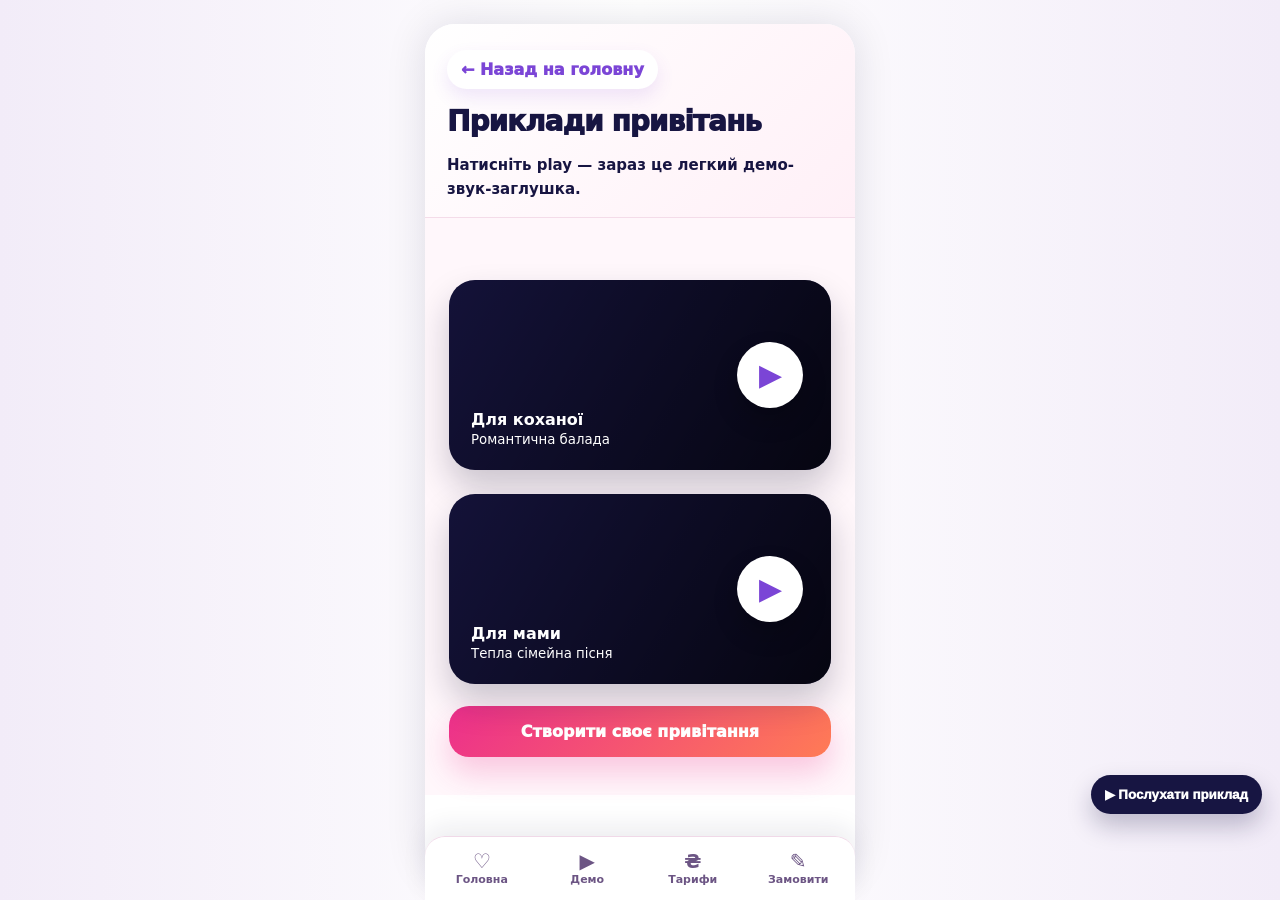
==== commit 781f2ba9: "Add files via upload" ====
--- a/demos.html
+++ b/demos.html
@@ -1 +1 @@
-<!doctype html><html lang="uk"><head><meta charset="utf-8"><meta name="viewport" content="width=device-width,initial-scale=1"><title>Приклади — AI Music Gift</title><link rel="stylesheet" href="styles.css"></head><body><main class="phone"><header class="topbar"><a class="brand" href="index.html"><span class="note">♫</span><span>AI MUSIC<br>GIFT</span></a><button class="menu">☰</button></header><section class="page-head"><div class="bubble">▶️</div><h1>Приклади робіт</h1><p>Тут будуть демо-пісні і відео, які продають емоцію краще за будь-який текст.</p></section><section class="section alt"><div class="video-card"><div class="video-thumb" style="background-image:url('https://images.unsplash.com/photo-1519741497674-611481863552?q=80&w=1200&auto=format&fit=crop')"><button class="play">▶</button><div class="video-text"><b>Для коханої</b><span>Романтична балада</span></div></div></div><div class="video-card"><div class="video-thumb" style="background-image:url('https://images.unsplash.com/photo-1529634806980-85c3dd6d34ac?q=80&w=1200&auto=format&fit=crop')"><button class="play">▶</button><div class="video-text"><b>Для мами</b><span>Тепле сімейне привітання</span></div></div></div><div class="video-card"><div class="video-thumb" style="background-image:url('https://images.unsplash.com/photo-1511795409834-ef04bbd61622?q=80&w=1200&auto=format&fit=crop')"><button class="play">▶</button><div class="video-text"><b>День народження</b><span>Святковий поп-трек</span></div></div></div><a class="cta" href="order.html">Створити своє привітання</a></section></main></body></html>
+<!doctype html><html lang="uk"><head><meta charset="utf-8"><meta name="viewport" content="width=device-width,initial-scale=1"><title>Демо — AI Music Gift</title><link rel="stylesheet" href="styles-v3.css"></head><body><main class="shell"><header class="page-head"><a class="back" href="index.html">← Назад на головну</a><h1 class="page-title">Приклади привітань</h1><p class="lead" style="font-size:15px">Натисніть play — зараз це легкий демо-звук-заглушка.</p></header><section class="section soft"><div class="demo-card"><div class="demo-img"><button class="play-big" onclick="playDemo()">▶</button><div class="demo-text"><b>Для коханої</b><br><small>Романтична балада</small></div></div></div><div class="demo-card"><div class="demo-img" style="background-image:linear-gradient(120deg,rgba(0,0,0,.15),rgba(0,0,0,.75)),url('https://images.unsplash.com/photo-1529333166437-7750a6dd5a70?q=80&w=1200&auto=format&fit=crop')"><button class="play-big" onclick="playDemo()">▶</button><div class="demo-text"><b>Для мами</b><br><small>Тепла сімейна пісня</small></div></div></div><a class="btn btn-primary" style="margin-top:22px" href="order.html">Створити своє привітання</a></section><nav class="bottom-nav"><a href="index.html"><b>♡</b>Головна</a><a href="demos.html"><b>▶</b>Демо</a><a href="tariffs.html"><b>₴</b>Тарифи</a><a href="order.html"><b>✎</b>Замовити</a></nav><button class="speaker" data-play onclick="playDemo()">▶ Послухати приклад</button></main><script src="app.js"></script></body></html>
--- a/styles-v3.css
+++ b/styles-v3.css
@@ -0,0 +1,84 @@
+:root{
+  --ink:#171542;--muted:#66617c;--pink:#ec2f8c;--violet:#7b45d6;--orange:#ff7b55;--bg:#fff7fb;--soft:#f6e9ff;
+}
+*{box-sizing:border-box} body{margin:0;font-family:Inter,system-ui,-apple-system,Segoe UI,Roboto,Arial,sans-serif;background:#f4eef7;color:var(--ink)}
+a{text-decoration:none;color:inherit}.shell{max-width:430px;margin:0 auto;background:#fff;min-height:100vh;box-shadow:0 0 40px rgba(20,20,50,.12);position:relative;overflow:hidden;padding-bottom:78px}.top{position:absolute;top:0;left:0;right:0;z-index:5;display:flex;align-items:center;justify-content:space-between;padding:28px 26px}.logo{display:flex;gap:12px;align-items:center;font-weight:900;font-size:23px;line-height:1.02}.logo .mark{font-size:38px;filter:drop-shadow(0 6px 12px rgba(236,47,140,.25))}.menu-btn,.circle-btn{border:0;background:rgba(255,255,255,.92);height:56px;width:56px;border-radius:50%;box-shadow:0 10px 28px rgba(35,20,70,.16);font-size:28px;color:var(--ink)}.hero{position:relative;min-height:620px;overflow:hidden;background:radial-gradient(circle at 50% 10%,#fff 0,#ffe7f4 38%,#fff7e9 76%,#fff 100%)}.hero-photo{height:265px;position:relative;overflow:hidden;border-bottom-left-radius:38px;border-bottom-right-radius:38px}.hero-photo img{width:100%;height:100%;object-fit:cover;object-position:center;display:block;filter:saturate(1.06) contrast(.98)}.hero-photo:after{content:"";position:absolute;inset:0;background:linear-gradient(to bottom,rgba(255,255,255,.15),rgba(255,230,244,.28),#fff 96%)}.hero-copy{position:relative;z-index:3;text-align:center;padding:28px 24px 20px}.eyebrow{display:inline-flex;gap:8px;align-items:center;background:#fff;border:1px solid #f4d4e8;border-radius:999px;padding:8px 14px;font-weight:800;font-size:13px;box-shadow:0 8px 22px rgba(236,47,140,.12)}h1{font-size:34px;line-height:.98;margin:18px 0 0;font-weight:950;letter-spacing:-1px}.script{font-family:Georgia,serif;font-style:italic;font-size:34px;color:var(--pink);line-height:1.05;margin-top:6px}.lead{font-size:16px;line-height:1.55;font-weight:750;margin:18px 0 0}.cta-row{display:grid;grid-template-columns:1fr;gap:10px;margin-top:20px}.btn{border:0;border-radius:20px;padding:16px 18px;font-weight:950;font-size:16px;display:flex;align-items:center;justify-content:center;gap:10px;box-shadow:0 16px 30px rgba(236,47,140,.24);cursor:pointer}.btn-primary{background:linear-gradient(135deg,var(--pink),var(--orange));color:#fff}.btn-secondary{background:#fff;color:var(--violet);border:1px solid #efd9ff;box-shadow:0 10px 24px rgba(123,69,214,.14)}.hint{font-size:12px;color:var(--muted);margin-top:10px}.wave{position:absolute;left:28px;right:28px;top:235px;height:48px;z-index:2;opacity:.65}.bar{display:inline-block;width:3px;margin:0 3px;border-radius:8px;background:linear-gradient(var(--orange),var(--pink));animation:pulse 1.15s ease-in-out infinite;vertical-align:middle}.bar:nth-child(2n){animation-delay:.12s}.bar:nth-child(3n){animation-delay:.22s}.bar:nth-child(4n){animation-delay:.32s}@keyframes pulse{0%,100%{height:12px;opacity:.45}50%{height:44px;opacity:1}}.note{position:absolute;z-index:2;color:var(--pink);font-size:24px;opacity:.72;animation:float 4.8s ease-in-out infinite}.n1{left:58px;top:205px}.n2{right:70px;top:188px;animation-delay:1s}.n3{left:155px;top:260px;animation-delay:1.8s}@keyframes float{0%,100%{transform:translateY(0) rotate(-6deg)}50%{transform:translateY(-18px) rotate(7deg)}}.benefits{display:grid;grid-template-columns:repeat(3,1fr);border-top:1px solid #f3e3ee;border-bottom:1px solid #f3e3ee;background:#fff}.benefit{text-align:center;padding:18px 8px;border-right:1px solid #f3e3ee}.benefit:last-child{border-right:0}.benefit b{display:block;font-size:13px;margin-top:6px}.benefit span{display:block;font-size:11px;line-height:1.25;margin-top:3px}.section{padding:38px 24px}.soft{background:var(--bg)}.title{text-align:center}.title h2{font-size:24px;margin:0;font-weight:950}.orn{display:flex;align-items:center;justify-content:center;gap:12px;color:var(--pink);margin-top:10px}.orn:before,.orn:after{content:"";height:1px;width:48px;background:#efbdd8}.steps{display:grid;grid-template-columns:repeat(3,1fr);gap:12px;margin-top:28px;text-align:center}.icon-bubble{width:70px;height:70px;border-radius:50%;display:flex;align-items:center;justify-content:center;background:#f2dcff;margin:0 auto 12px;font-size:30px;box-shadow:0 10px 24px rgba(123,69,214,.15)}.small-title{font-size:13px;font-weight:950;line-height:1.2}.small-text{font-size:11px;line-height:1.42;color:var(--muted);margin-top:8px}.demo-card{margin-top:24px;border-radius:26px;overflow:hidden;background:#171542;color:#fff;box-shadow:0 18px 34px rgba(20,20,50,.22);position:relative}.demo-img{height:190px;background:linear-gradient(120deg,rgba(0,0,0,.15),rgba(0,0,0,.75)),url('https://images.unsplash.com/photo-1519741497674-611481863552?q=80&w=1200&auto=format&fit=crop');background-size:cover;background-position:center;position:relative}.play-big{position:absolute;right:28px;top:62px;height:66px;width:66px;border:0;border-radius:50%;background:#fff;color:var(--violet);font-size:30px;box-shadow:0 12px 25px rgba(0,0,0,.22)}.demo-text{position:absolute;left:22px;right:110px;bottom:22px}.cards{display:grid;grid-template-columns:repeat(3,1fr);gap:10px;margin-top:28px}.price{position:relative;background:#fff;border:1px solid #f0e2ee;border-radius:18px;padding:18px 10px;box-shadow:0 10px 22px rgba(20,20,50,.08);font-size:11px}.price.pop{transform:scale(1.04);border-color:#f7b7d9}.badge{position:absolute;top:-13px;left:50%;transform:translateX(-50%);background:linear-gradient(135deg,var(--pink),var(--orange));color:#fff;border-radius:999px;padding:5px 9px;font-size:9px;font-weight:950}.price h3{font-size:12px;text-align:center;margin:0 0 12px}.money{text-align:center;font-weight:950;font-size:20px;margin-bottom:16px}.price ul{padding:0;margin:0;list-style:none}.price li{margin:9px 0}.price li:before{content:'✓';color:var(--pink);font-weight:900;margin-right:5px}.mini-btn{width:100%;border:0;border-radius:12px;background:var(--violet);color:#fff;padding:9px;margin-top:14px;font-weight:850}.review{background:#fff;border-radius:24px;padding:20px;box-shadow:0 12px 26px rgba(20,20,50,.08);margin-top:24px}.final{border-radius:28px;background:linear-gradient(135deg,#d92783,#7c39d1);color:#fff;text-align:center;padding:28px;box-shadow:0 18px 35px rgba(123,69,214,.25)}.bottom-nav{position:fixed;left:50%;bottom:0;transform:translateX(-50%);width:min(430px,100%);display:grid;grid-template-columns:repeat(4,1fr);gap:2px;background:rgba(255,255,255,.94);backdrop-filter:blur(12px);border-top:1px solid #f0d9e8;z-index:10;padding:9px 6px}.bottom-nav a{text-align:center;color:#7b638f;font-size:11px;font-weight:800}.bottom-nav b{display:block;font-size:21px}.page-head{padding:26px 22px 16px;background:linear-gradient(135deg,#fff,#fff0f7);border-bottom:1px solid #f4dce9}.back{display:inline-flex;align-items:center;gap:8px;font-weight:950;color:var(--violet);margin-bottom:16px}.page-title{font-size:28px;line-height:1.05;font-weight:950;margin:0}.form{padding:24px}.field{margin-bottom:16px}.label{display:block;font-weight:900;margin-bottom:8px}.input,.select,.textarea{width:100%;border:1px solid #ecd8e8;border-radius:18px;padding:15px;background:#fff;font-size:15px;color:var(--ink);outline:none}.textarea{min-height:96px;resize:vertical}.option-grid{display:grid;grid-template-columns:1fr 1fr;gap:12px}.option{border:1px solid #efd9ff;border-radius:20px;padding:18px;background:#fff;box-shadow:0 8px 20px rgba(20,20,50,.06);font-weight:900}.option:hover,.option:focus{border-color:var(--pink)}.upload-box{border:2px dashed #e5c6ec;border-radius:24px;background:#fff7fb;padding:30px;text-align:center}.pay-box{background:#fff;border-radius:24px;padding:22px;box-shadow:0 12px 26px rgba(20,20,50,.08);margin:18px 0}.success{min-height:100vh;display:flex;align-items:center;justify-content:center;text-align:center;padding:34px}.success-card{background:#fff;border-radius:30px;padding:34px 24px;box-shadow:0 18px 34px rgba(20,20,50,.12)}.speaker{position:fixed;right:18px;bottom:86px;z-index:20;border:0;background:#171542;color:#fff;border-radius:999px;padding:12px 14px;font-weight:950;box-shadow:0 12px 25px rgba(23,21,66,.25)}
+@media(min-width:760px){body{background:linear-gradient(90deg,#f2ecf8,#fff,#f2ecf8)}.shell{margin:24px auto;border-radius:30px;min-height:calc(100vh - 48px)}.bottom-nav{border-radius:20px 20px 0 0}.hero{min-height:600px}}
+
+/* v3 cache-bust + mobile navigation fixes */
+a.btn, button.btn {
+  text-decoration: none !important;
+  border-radius: 20px !important;
+  padding: 16px 18px !important;
+  font-weight: 950 !important;
+  font-size: 16px !important;
+  display: flex !important;
+  align-items: center !important;
+  justify-content: center !important;
+  gap: 10px !important;
+  box-shadow: 0 16px 30px rgba(236,47,140,.24) !important;
+  cursor: pointer !important;
+  width: 100% !important;
+  box-sizing: border-box !important;
+}
+a.btn-primary, button.btn-primary {
+  background: linear-gradient(135deg,var(--pink),var(--orange)) !important;
+  color: #fff !important;
+}
+a.btn-secondary, button.btn-secondary {
+  background:#fff !important;
+  color:var(--violet) !important;
+  border:1px solid #efd9ff !important;
+  box-shadow:0 10px 24px rgba(123,69,214,.14) !important;
+}
+a.back {
+  text-decoration: none !important;
+  display: inline-flex !important;
+  align-items: center !important;
+  gap: 8px !important;
+  padding: 10px 14px !important;
+  border-radius: 999px !important;
+  background: #fff !important;
+  color: var(--violet) !important;
+  font-weight: 950 !important;
+  box-shadow: 0 8px 18px rgba(123,69,214,.12) !important;
+  margin-bottom: 18px !important;
+}
+.bottom-nav {
+  position: fixed !important;
+  left: 50% !important;
+  bottom: 0 !important;
+  transform: translateX(-50%) !important;
+  width: min(430px,100%) !important;
+  display: grid !important;
+  grid-template-columns: repeat(4,1fr) !important;
+  gap: 4px !important;
+  background: rgba(255,255,255,.96) !important;
+  backdrop-filter: blur(12px) !important;
+  border-top: 1px solid #f0d9e8 !important;
+  z-index: 999 !important;
+  padding: 8px 6px calc(8px + env(safe-area-inset-bottom)) !important;
+  box-shadow: 0 -10px 24px rgba(23,21,66,.08) !important;
+}
+.bottom-nav a {
+  text-decoration: none !important;
+  text-align: center !important;
+  color:#6c5584 !important;
+  font-size: 11px !important;
+  font-weight: 850 !important;
+  line-height: 1.1 !important;
+  padding: 6px 2px !important;
+  border-radius: 14px !important;
+}
+.bottom-nav a:hover,
+.bottom-nav a:focus {
+  background:#fff0f7 !important;
+  color:var(--pink) !important;
+}
+.bottom-nav b {
+  display:block !important;
+  font-size:20px !important;
+  line-height:1 !important;
+  margin-bottom:3px !important;
+}
+.form { padding-bottom: 110px !important; }
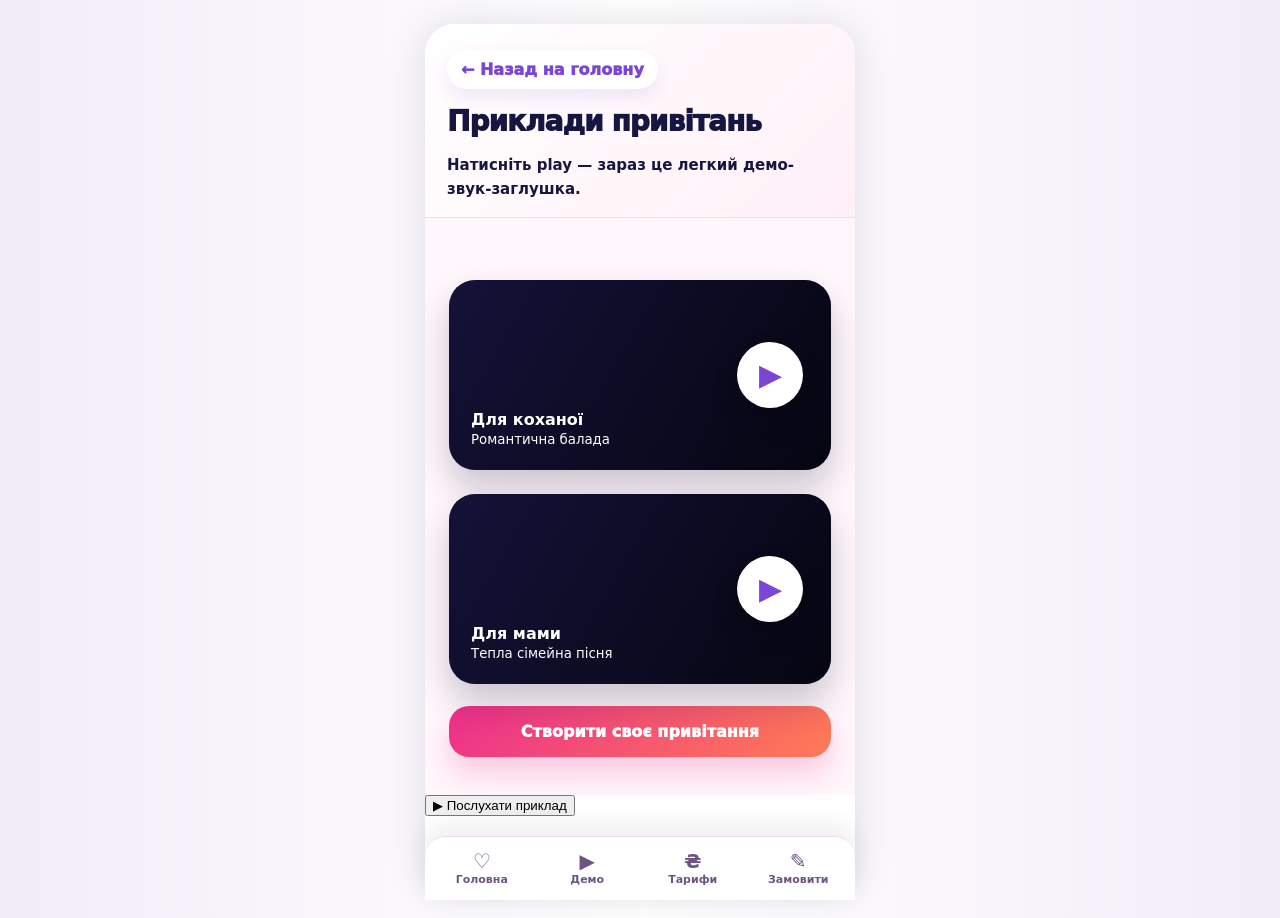
==== commit 5acd1365: "Add files via upload" ====
--- a/demos.html
+++ b/demos.html
@@ -1 +1 @@
-<!doctype html><html lang="uk"><head><meta charset="utf-8"><meta name="viewport" content="width=device-width,initial-scale=1"><title>Демо — AI Music Gift</title><link rel="stylesheet" href="styles-v3.css"></head><body><main class="shell"><header class="page-head"><a class="back" href="index.html">← Назад на головну</a><h1 class="page-title">Приклади привітань</h1><p class="lead" style="font-size:15px">Натисніть play — зараз це легкий демо-звук-заглушка.</p></header><section class="section soft"><div class="demo-card"><div class="demo-img"><button class="play-big" onclick="playDemo()">▶</button><div class="demo-text"><b>Для коханої</b><br><small>Романтична балада</small></div></div></div><div class="demo-card"><div class="demo-img" style="background-image:linear-gradient(120deg,rgba(0,0,0,.15),rgba(0,0,0,.75)),url('https://images.unsplash.com/photo-1529333166437-7750a6dd5a70?q=80&w=1200&auto=format&fit=crop')"><button class="play-big" onclick="playDemo()">▶</button><div class="demo-text"><b>Для мами</b><br><small>Тепла сімейна пісня</small></div></div></div><a class="btn btn-primary" style="margin-top:22px" href="order.html">Створити своє привітання</a></section><nav class="bottom-nav"><a href="index.html"><b>♡</b>Головна</a><a href="demos.html"><b>▶</b>Демо</a><a href="tariffs.html"><b>₴</b>Тарифи</a><a href="order.html"><b>✎</b>Замовити</a></nav><button class="speaker" data-play onclick="playDemo()">▶ Послухати приклад</button></main><script src="app.js"></script></body></html>
+<!doctype html><html lang="uk"><head><meta charset="utf-8"><meta name="viewport" content="width=device-width,initial-scale=1"><title>Демо — AI Music Gift</title><link rel="stylesheet" href="styles-v4.css"></head><body><main class="shell"><header class="page-head"><a class="back" href="index.html">← Назад на головну</a><h1 class="page-title">Приклади привітань</h1><p class="lead" style="font-size:15px">Натисніть play — зараз це легкий демо-звук-заглушка.</p></header><section class="section soft"><div class="demo-card"><div class="demo-img"><button class="play-big" onclick="playDemo()">▶</button><div class="demo-text"><b>Для коханої</b><br><small>Романтична балада</small></div></div></div><div class="demo-card"><div class="demo-img" style="background-image:linear-gradient(120deg,rgba(0,0,0,.15),rgba(0,0,0,.75)),url('https://images.unsplash.com/photo-1529333166437-7750a6dd5a70?q=80&w=1200&auto=format&fit=crop')"><button class="play-big" onclick="playDemo()">▶</button><div class="demo-text"><b>Для мами</b><br><small>Тепла сімейна пісня</small></div></div></div><a class="btn btn-primary" style="margin-top:22px" href="order.html">Створити своє привітання</a></section><nav class="bottom-nav"><a href="index.html"><b>♡</b>Головна</a><a href="demos.html"><b>▶</b>Демо</a><a href="tariffs.html"><b>₴</b>Тарифи</a><a href="order.html"><b>✎</b>Замовити</a></nav><button class="speaker" data-play onclick="playDemo()">▶ Послухати приклад</button></main><script src="app.js"></script></body></html>
--- a/styles-v4.css
+++ b/styles-v4.css
@@ -0,0 +1,84 @@
+:root{
+  --ink:#171542;--muted:#66617c;--pink:#ec2f8c;--violet:#7b45d6;--orange:#ff7b55;--bg:#fff7fb;--soft:#f6e9ff;
+}
+*{box-sizing:border-box} body{margin:0;font-family:Inter,system-ui,-apple-system,Segoe UI,Roboto,Arial,sans-serif;background:#f4eef7;color:var(--ink)}
+a{text-decoration:none;color:inherit}.shell{max-width:430px;margin:0 auto;background:#fff;min-height:100vh;box-shadow:0 0 40px rgba(20,20,50,.12);position:relative;overflow:hidden;padding-bottom:78px}.top{position:absolute;top:0;left:0;right:0;z-index:5;display:flex;align-items:center;justify-content:space-between;padding:24px 22px}.top-actions{display:flex;align-items:center;gap:10px}.logo{display:flex;gap:12px;align-items:center;font-weight:900;font-size:23px;line-height:1.02}.logo .mark{font-size:38px;filter:drop-shadow(0 6px 12px rgba(236,47,140,.25))}.menu-btn,.circle-btn{border:0;background:rgba(255,255,255,.92);height:54px;width:54px;border-radius:50%;box-shadow:0 10px 28px rgba(35,20,70,.16);font-size:28px;color:var(--ink)}.sound-icon{border:0;background:rgba(255,255,255,.92);height:42px;width:42px;border-radius:50%;box-shadow:0 8px 20px rgba(35,20,70,.14);font-size:20px;color:var(--ink);display:flex;align-items:center;justify-content:center}.hero{position:relative;min-height:620px;overflow:hidden;background:radial-gradient(circle at 50% 10%,#fff 0,#ffe7f4 38%,#fff7e9 76%,#fff 100%)}.hero-photo{height:265px;position:relative;overflow:hidden;border-bottom-left-radius:38px;border-bottom-right-radius:38px}.hero-photo img{width:100%;height:100%;object-fit:cover;object-position:center;display:block;filter:saturate(1.06) contrast(.98)}.hero-photo:after{content:"";position:absolute;inset:0;background:linear-gradient(to bottom,rgba(255,255,255,.15),rgba(255,230,244,.28),#fff 96%)}.hero-copy{position:relative;z-index:3;text-align:center;padding:28px 24px 20px}.eyebrow{display:inline-flex;gap:8px;align-items:center;background:#fff;border:1px solid #f4d4e8;border-radius:999px;padding:8px 14px;font-weight:800;font-size:13px;box-shadow:0 8px 22px rgba(236,47,140,.12)}h1{font-size:34px;line-height:.98;margin:18px 0 0;font-weight:950;letter-spacing:-1px}.script{font-family:Georgia,serif;font-style:italic;font-size:34px;color:var(--pink);line-height:1.05;margin-top:6px}.lead{font-size:16px;line-height:1.55;font-weight:750;margin:18px 0 0}.cta-row{display:grid;grid-template-columns:1fr;gap:10px;margin:20px auto 0;max-width:360px}.btn{border:0;border-radius:20px;padding:16px 18px;font-weight:950;font-size:16px;display:flex;align-items:center;justify-content:center;gap:10px;box-shadow:0 16px 30px rgba(236,47,140,.24);cursor:pointer}.btn-primary{background:linear-gradient(135deg,var(--pink),var(--orange));color:#fff}.btn-secondary{background:#fff;color:var(--violet);border:1px solid #efd9ff;box-shadow:0 10px 24px rgba(123,69,214,.14)}.hint{font-size:12px;color:var(--muted);margin-top:10px}.wave{position:absolute;left:50%;top:235px;height:48px;width:78%;transform:translateX(-50%);z-index:2;opacity:.65;display:flex;align-items:center;justify-content:center}.bar{display:inline-block;width:3px;margin:0 3px;border-radius:8px;background:linear-gradient(var(--orange),var(--pink));animation:pulse 1.15s ease-in-out infinite;vertical-align:middle}.bar:nth-child(2n){animation-delay:.12s}.bar:nth-child(3n){animation-delay:.22s}.bar:nth-child(4n){animation-delay:.32s}@keyframes pulse{0%,100%{height:12px;opacity:.45}50%{height:44px;opacity:1}}.note{position:absolute;z-index:2;color:var(--pink);font-size:24px;opacity:.72;animation:float 4.8s ease-in-out infinite}.n1{left:58px;top:205px}.n2{right:70px;top:188px;animation-delay:1s}.n3{left:155px;top:260px;animation-delay:1.8s}@keyframes float{0%,100%{transform:translateY(0) rotate(-6deg)}50%{transform:translateY(-18px) rotate(7deg)}}.benefits{display:grid;grid-template-columns:repeat(3,1fr);border-top:1px solid #f3e3ee;border-bottom:1px solid #f3e3ee;background:#fff}.benefit{text-align:center;padding:18px 8px;border-right:1px solid #f3e3ee}.benefit:last-child{border-right:0}.benefit b{display:block;font-size:13px;margin-top:6px}.benefit span{display:block;font-size:11px;line-height:1.25;margin-top:3px}.section{padding:38px 24px}.soft{background:var(--bg)}.title{text-align:center}.title h2{font-size:24px;margin:0;font-weight:950}.orn{display:flex;align-items:center;justify-content:center;gap:12px;color:var(--pink);margin-top:10px}.orn:before,.orn:after{content:"";height:1px;width:48px;background:#efbdd8}.steps{display:grid;grid-template-columns:repeat(3,1fr);gap:12px;margin-top:28px;text-align:center}.icon-bubble{width:70px;height:70px;border-radius:50%;display:flex;align-items:center;justify-content:center;background:#f2dcff;margin:0 auto 12px;font-size:30px;box-shadow:0 10px 24px rgba(123,69,214,.15)}.small-title{font-size:13px;font-weight:950;line-height:1.2}.small-text{font-size:11px;line-height:1.42;color:var(--muted);margin-top:8px}.demo-card{margin-top:24px;border-radius:26px;overflow:hidden;background:#171542;color:#fff;box-shadow:0 18px 34px rgba(20,20,50,.22);position:relative}.demo-img{height:190px;background:linear-gradient(120deg,rgba(0,0,0,.15),rgba(0,0,0,.75)),url('https://images.unsplash.com/photo-1519741497674-611481863552?q=80&w=1200&auto=format&fit=crop');background-size:cover;background-position:center;position:relative}.play-big{position:absolute;right:28px;top:62px;height:66px;width:66px;border:0;border-radius:50%;background:#fff;color:var(--violet);font-size:30px;box-shadow:0 12px 25px rgba(0,0,0,.22)}.demo-text{position:absolute;left:22px;right:110px;bottom:22px}.cards{display:grid;grid-template-columns:repeat(3,1fr);gap:10px;margin-top:28px}.price{position:relative;background:#fff;border:1px solid #f0e2ee;border-radius:18px;padding:18px 10px;box-shadow:0 10px 22px rgba(20,20,50,.08);font-size:11px}.price.pop{transform:scale(1.04);border-color:#f7b7d9}.badge{position:absolute;top:-13px;left:50%;transform:translateX(-50%);background:linear-gradient(135deg,var(--pink),var(--orange));color:#fff;border-radius:999px;padding:5px 9px;font-size:9px;font-weight:950}.price h3{font-size:12px;text-align:center;margin:0 0 12px}.money{text-align:center;font-weight:950;font-size:20px;margin-bottom:16px}.price ul{padding:0;margin:0;list-style:none}.price li{margin:9px 0}.price li:before{content:'✓';color:var(--pink);font-weight:900;margin-right:5px}.mini-btn{width:100%;border:0;border-radius:12px;background:var(--violet);color:#fff;padding:9px;margin-top:14px;font-weight:850}.review{background:#fff;border-radius:24px;padding:20px;box-shadow:0 12px 26px rgba(20,20,50,.08);margin-top:24px}.final{border-radius:28px;background:linear-gradient(135deg,#d92783,#7c39d1);color:#fff;text-align:center;padding:28px;box-shadow:0 18px 35px rgba(123,69,214,.25)}.bottom-nav{position:fixed;left:50%;bottom:0;transform:translateX(-50%);width:min(430px,100%);display:grid;grid-template-columns:repeat(4,1fr);gap:2px;background:rgba(255,255,255,.94);backdrop-filter:blur(12px);border-top:1px solid #f0d9e8;z-index:10;padding:9px 6px}.bottom-nav a{text-align:center;color:#7b638f;font-size:11px;font-weight:800}.bottom-nav b{display:block;font-size:21px}.page-head{padding:26px 22px 16px;background:linear-gradient(135deg,#fff,#fff0f7);border-bottom:1px solid #f4dce9}.back{display:inline-flex;align-items:center;gap:8px;font-weight:950;color:var(--violet);margin-bottom:16px}.page-title{font-size:28px;line-height:1.05;font-weight:950;margin:0}.form{padding:24px}.field{margin-bottom:16px}.label{display:block;font-weight:900;margin-bottom:8px}.input,.select,.textarea{width:100%;border:1px solid #ecd8e8;border-radius:18px;padding:15px;background:#fff;font-size:15px;color:var(--ink);outline:none}.textarea{min-height:96px;resize:vertical}.option-grid{display:grid;grid-template-columns:1fr 1fr;gap:12px}.option{border:1px solid #efd9ff;border-radius:20px;padding:18px;background:#fff;box-shadow:0 8px 20px rgba(20,20,50,.06);font-weight:900}.option:hover,.option:focus{border-color:var(--pink)}.upload-box{border:2px dashed #e5c6ec;border-radius:24px;background:#fff7fb;padding:30px;text-align:center}.pay-box{background:#fff;border-radius:24px;padding:22px;box-shadow:0 12px 26px rgba(20,20,50,.08);margin:18px 0}.success{min-height:100vh;display:flex;align-items:center;justify-content:center;text-align:center;padding:34px}.success-card{background:#fff;border-radius:30px;padding:34px 24px;box-shadow:0 18px 34px rgba(20,20,50,.12)}
+@media(min-width:760px){body{background:linear-gradient(90deg,#f2ecf8,#fff,#f2ecf8)}.shell{margin:24px auto;border-radius:30px;min-height:calc(100vh - 48px)}.bottom-nav{border-radius:20px 20px 0 0}.hero{min-height:600px}}
+
+/* v3 cache-bust + mobile navigation fixes */
+a.btn, button.btn {
+  text-decoration: none !important;
+  border-radius: 20px !important;
+  padding: 16px 18px !important;
+  font-weight: 950 !important;
+  font-size: 16px !important;
+  display: flex !important;
+  align-items: center !important;
+  justify-content: center !important;
+  gap: 10px !important;
+  box-shadow: 0 16px 30px rgba(236,47,140,.24) !important;
+  cursor: pointer !important;
+  width: 100% !important;
+  box-sizing: border-box !important;
+}
+a.btn-primary, button.btn-primary {
+  background: linear-gradient(135deg,var(--pink),var(--orange)) !important;
+  color: #fff !important;
+}
+a.btn-secondary, button.btn-secondary {
+  background:#fff !important;
+  color:var(--violet) !important;
+  border:1px solid #efd9ff !important;
+  box-shadow:0 10px 24px rgba(123,69,214,.14) !important;
+}
+a.back {
+  text-decoration: none !important;
+  display: inline-flex !important;
+  align-items: center !important;
+  gap: 8px !important;
+  padding: 10px 14px !important;
+  border-radius: 999px !important;
+  background: #fff !important;
+  color: var(--violet) !important;
+  font-weight: 950 !important;
+  box-shadow: 0 8px 18px rgba(123,69,214,.12) !important;
+  margin-bottom: 18px !important;
+}
+.bottom-nav {
+  position: fixed !important;
+  left: 50% !important;
+  bottom: 0 !important;
+  transform: translateX(-50%) !important;
+  width: min(430px,100%) !important;
+  display: grid !important;
+  grid-template-columns: repeat(4,1fr) !important;
+  gap: 4px !important;
+  background: rgba(255,255,255,.96) !important;
+  backdrop-filter: blur(12px) !important;
+  border-top: 1px solid #f0d9e8 !important;
+  z-index: 999 !important;
+  padding: 8px 6px calc(8px + env(safe-area-inset-bottom)) !important;
+  box-shadow: 0 -10px 24px rgba(23,21,66,.08) !important;
+}
+.bottom-nav a {
+  text-decoration: none !important;
+  text-align: center !important;
+  color:#6c5584 !important;
+  font-size: 11px !important;
+  font-weight: 850 !important;
+  line-height: 1.1 !important;
+  padding: 6px 2px !important;
+  border-radius: 14px !important;
+}
+.bottom-nav a:hover,
+.bottom-nav a:focus {
+  background:#fff0f7 !important;
+  color:var(--pink) !important;
+}
+.bottom-nav b {
+  display:block !important;
+  font-size:20px !important;
+  line-height:1 !important;
+  margin-bottom:3px !important;
+}
+.form { padding-bottom: 110px !important; }
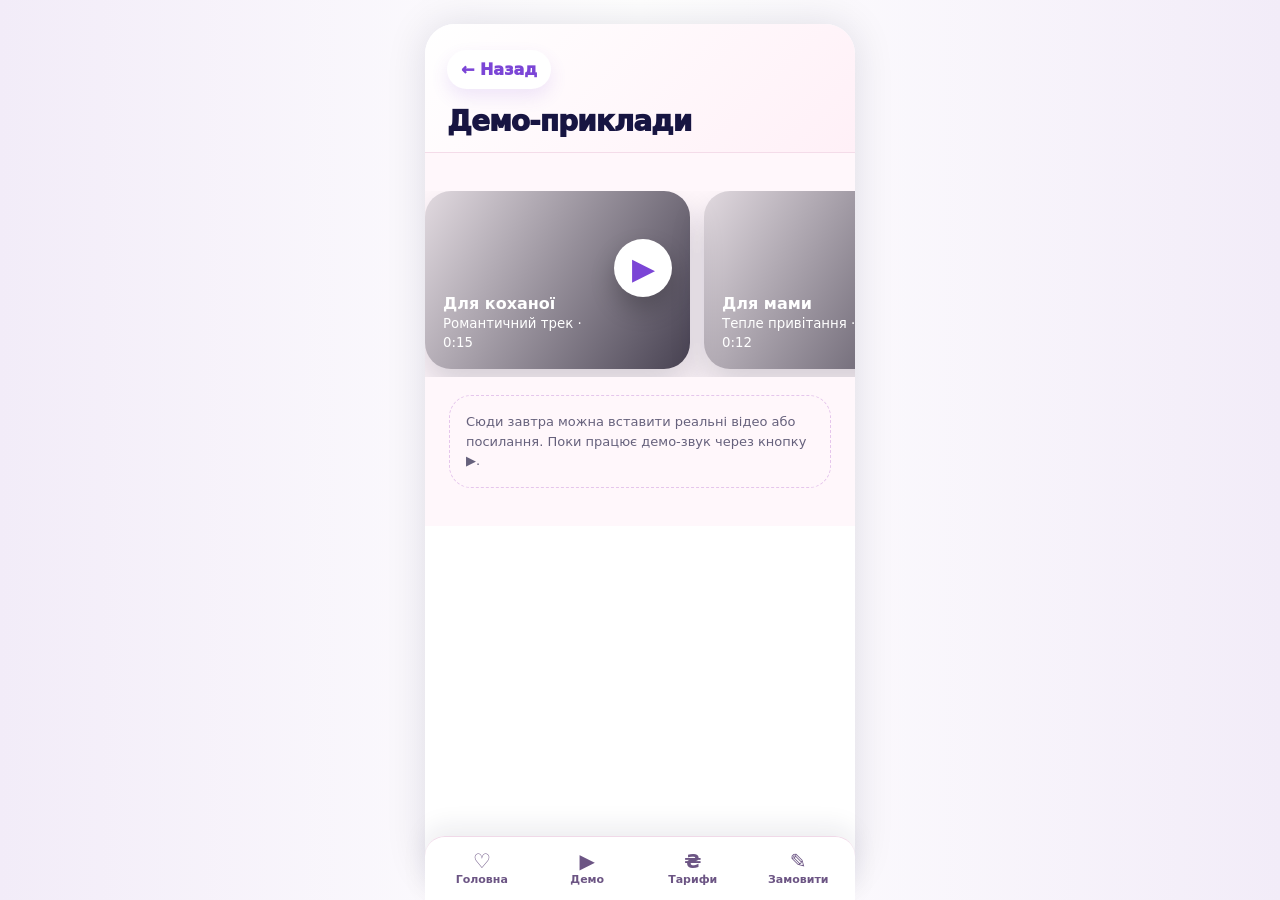
==== commit 9aa97eb9: "Add files via upload" ====
--- a/demos.html
+++ b/demos.html
@@ -1 +1 @@
-<!doctype html><html lang="uk"><head><meta charset="utf-8"><meta name="viewport" content="width=device-width,initial-scale=1"><title>Демо — AI Music Gift</title><link rel="stylesheet" href="styles-v4.css"></head><body><main class="shell"><header class="page-head"><a class="back" href="index.html">← Назад на головну</a><h1 class="page-title">Приклади привітань</h1><p class="lead" style="font-size:15px">Натисніть play — зараз це легкий демо-звук-заглушка.</p></header><section class="section soft"><div class="demo-card"><div class="demo-img"><button class="play-big" onclick="playDemo()">▶</button><div class="demo-text"><b>Для коханої</b><br><small>Романтична балада</small></div></div></div><div class="demo-card"><div class="demo-img" style="background-image:linear-gradient(120deg,rgba(0,0,0,.15),rgba(0,0,0,.75)),url('https://images.unsplash.com/photo-1529333166437-7750a6dd5a70?q=80&w=1200&auto=format&fit=crop')"><button class="play-big" onclick="playDemo()">▶</button><div class="demo-text"><b>Для мами</b><br><small>Тепла сімейна пісня</small></div></div></div><a class="btn btn-primary" style="margin-top:22px" href="order.html">Створити своє привітання</a></section><nav class="bottom-nav"><a href="index.html"><b>♡</b>Головна</a><a href="demos.html"><b>▶</b>Демо</a><a href="tariffs.html"><b>₴</b>Тарифи</a><a href="order.html"><b>✎</b>Замовити</a></nav><button class="speaker" data-play onclick="playDemo()">▶ Послухати приклад</button></main><script src="app.js"></script></body></html>
+<!doctype html><html lang="uk"><head><meta charset="utf-8"><meta name="viewport" content="width=device-width,initial-scale=1"><title>Демо-приклади — AI Music Gift</title><link rel="stylesheet" href="styles-v6.css"></head><body><main class="shell"><section class="page-head"><a class="back" href="index.html">← Назад</a><h1 class="page-title">Демо-приклади</h1></section><section class="section soft"><div class="demo-strip" style="margin-top:0"><div class="demo-tile" style="background-image:url('https://images.unsplash.com/photo-1519741497674-611481863552?q=80&w=1200&auto=format&fit=crop')"><button class="play-big" onclick="playDemo()">▶</button><div class="demo-text"><b>Для коханої</b><br><small>Романтичний трек · 0:15</small></div></div><div class="demo-tile" style="background-image:url('https://images.unsplash.com/photo-1518199266791-5375a83190b7?q=80&w=1200&auto=format&fit=crop')"><button class="play-big" onclick="playDemo()">▶</button><div class="demo-text"><b>Для мами</b><br><small>Тепле привітання · 0:12</small></div></div><div class="demo-tile" style="background-image:url('https://images.unsplash.com/photo-1530103862676-de8c9debad1d?q=80&w=1200&auto=format&fit=crop')"><button class="play-big" onclick="playDemo()">▶</button><div class="demo-text"><b>День народження</b><br><small>Святковий приклад · 0:10</small></div></div></div><div class="media-note">Сюди завтра можна вставити реальні відео або посилання. Поки працює демо-звук через кнопку ▶.</div></section><nav class="bottom-nav"><a href="index.html"><b>♡</b>Головна</a><a href="demos.html"><b>▶</b>Демо</a><a href="tariffs.html"><b>₴</b>Тарифи</a><a href="order.html"><b>✎</b>Замовити</a></nav></main><script src="app.js"></script></body></html>
--- a/styles-v6.css
+++ b/styles-v6.css
@@ -0,0 +1,97 @@
+:root{
+  --ink:#171542;--muted:#66617c;--pink:#ec2f8c;--violet:#7b45d6;--orange:#ff7b55;--bg:#fff7fb;--soft:#f6e9ff;
+}
+*{box-sizing:border-box} body{margin:0;font-family:Inter,system-ui,-apple-system,Segoe UI,Roboto,Arial,sans-serif;background:#f4eef7;color:var(--ink)}
+a{text-decoration:none;color:inherit}.shell{max-width:430px;margin:0 auto;background:#fff;min-height:100vh;box-shadow:0 0 40px rgba(20,20,50,.12);position:relative;overflow:hidden;padding-bottom:78px}.top{position:absolute;top:0;left:0;right:0;z-index:5;display:flex;align-items:center;justify-content:space-between;padding:24px 22px}.top-actions{display:flex;align-items:center;gap:0}.logo{display:flex;gap:12px;align-items:center;font-weight:900;font-size:23px;line-height:1.02}.logo .mark{font-size:38px;filter:drop-shadow(0 6px 12px rgba(236,47,140,.25))}.menu-btn,.circle-btn{border:0;background:rgba(255,255,255,.92);height:54px;width:54px;border-radius:50%;box-shadow:0 10px 28px rgba(35,20,70,.16);font-size:28px;color:var(--ink)}.sound-icon{border:0;background:rgba(255,255,255,.92);height:54px;width:54px;border-radius:50%;box-shadow:0 10px 28px rgba(35,20,70,.16);font-size:22px;color:var(--ink);display:flex;align-items:center;justify-content:center}.hero{position:relative;min-height:620px;overflow:hidden;background:radial-gradient(circle at 50% 10%,#fff 0,#ffe7f4 38%,#fff7e9 76%,#fff 100%)}.hero-photo{height:265px;position:relative;overflow:hidden;border-bottom-left-radius:38px;border-bottom-right-radius:38px}.hero-photo img{width:100%;height:100%;object-fit:cover;object-position:center;display:block;filter:saturate(1.06) contrast(.98)}.hero-photo:after{content:"";position:absolute;inset:0;background:linear-gradient(to bottom,rgba(255,255,255,.15),rgba(255,230,244,.28),#fff 96%)}.hero-copy{position:relative;z-index:3;text-align:center;padding:18px 24px 20px}.eyebrow{display:inline-flex;gap:8px;align-items:center;background:#fff;border:1px solid #f4d4e8;border-radius:999px;padding:8px 14px;font-weight:800;font-size:13px;box-shadow:0 8px 22px rgba(236,47,140,.12)}h1{font-size:34px;line-height:.98;margin:12px 0 0;font-weight:950;letter-spacing:-1px}.script{font-family:Georgia,serif;font-style:italic;font-size:34px;color:var(--pink);line-height:1.05;margin-top:6px}.lead{font-size:16px;line-height:1.55;font-weight:750;margin:18px 0 0}.cta-row{display:grid;grid-template-columns:1fr;gap:10px;margin:20px auto 0;max-width:360px}.btn{border:0;border-radius:20px;padding:16px 18px;font-weight:950;font-size:16px;display:flex;align-items:center;justify-content:center;gap:10px;box-shadow:0 16px 30px rgba(236,47,140,.24);cursor:pointer}.btn-primary{background:linear-gradient(135deg,var(--pink),var(--orange));color:#fff}.btn-secondary{background:#fff;color:var(--violet);border:1px solid #efd9ff;box-shadow:0 10px 24px rgba(123,69,214,.14)}.hint{font-size:12px;color:var(--muted);margin-top:10px}.wave{position:absolute;left:50%;top:235px;height:48px;width:74%;transform:translateX(-50%);z-index:2;opacity:.65;display:flex;align-items:center;justify-content:center}.bar{display:inline-block;width:3px;margin:0 3px;border-radius:8px;background:linear-gradient(var(--orange),var(--pink));animation:pulse 1.15s ease-in-out infinite;vertical-align:middle}.bar:nth-child(2n){animation-delay:.12s}.bar:nth-child(3n){animation-delay:.22s}.bar:nth-child(4n){animation-delay:.32s}@keyframes pulse{0%,100%{height:12px;opacity:.45}50%{height:44px;opacity:1}}.note{position:absolute;z-index:2;color:var(--pink);font-size:24px;opacity:.72;animation:float 4.8s ease-in-out infinite}.n1{left:58px;top:205px}.n2{right:70px;top:188px;animation-delay:1s}.n3{left:155px;top:260px;animation-delay:1.8s}@keyframes float{0%,100%{transform:translateY(0) rotate(-6deg)}50%{transform:translateY(-18px) rotate(7deg)}}.benefits{display:grid;grid-template-columns:repeat(3,1fr);border-top:1px solid #f3e3ee;border-bottom:1px solid #f3e3ee;background:#fff}.benefit{text-align:center;padding:18px 8px;border-right:1px solid #f3e3ee}.benefit:last-child{border-right:0}.benefit b{display:block;font-size:13px;margin-top:6px}.benefit span{display:block;font-size:11px;line-height:1.25;margin-top:3px}.section{padding:38px 24px}.soft{background:var(--bg)}.title{text-align:center}.title h2{font-size:24px;margin:0;font-weight:950}.orn{display:flex;align-items:center;justify-content:center;gap:12px;color:var(--pink);margin-top:10px}.orn:before,.orn:after{content:"";height:1px;width:48px;background:#efbdd8}.steps{display:grid;grid-template-columns:repeat(3,1fr);gap:12px;margin-top:28px;text-align:center}.icon-bubble{width:70px;height:70px;border-radius:50%;display:flex;align-items:center;justify-content:center;background:#f2dcff;margin:0 auto 12px;font-size:30px;box-shadow:0 10px 24px rgba(123,69,214,.15)}.small-title{font-size:13px;font-weight:950;line-height:1.2}.small-text{font-size:11px;line-height:1.42;color:var(--muted);margin-top:8px}.demo-card{margin-top:24px;border-radius:26px;overflow:hidden;background:#171542;color:#fff;box-shadow:0 18px 34px rgba(20,20,50,.22);position:relative}.demo-img{height:190px;background:linear-gradient(120deg,rgba(0,0,0,.15),rgba(0,0,0,.75)),url('https://images.unsplash.com/photo-1519741497674-611481863552?q=80&w=1200&auto=format&fit=crop');background-size:cover;background-position:center;position:relative}.play-big{position:absolute;right:28px;top:62px;height:66px;width:66px;border:0;border-radius:50%;background:#fff;color:var(--violet);font-size:30px;box-shadow:0 12px 25px rgba(0,0,0,.22)}.demo-text{position:absolute;left:22px;right:110px;bottom:22px}.cards{display:grid;grid-template-columns:repeat(3,1fr);gap:10px;margin-top:28px}.price{position:relative;background:#fff;border:1px solid #f0e2ee;border-radius:18px;padding:18px 10px;box-shadow:0 10px 22px rgba(20,20,50,.08);font-size:11px}.price.pop{transform:scale(1.04);border-color:#f7b7d9}.badge{position:absolute;top:-13px;left:50%;transform:translateX(-50%);background:linear-gradient(135deg,var(--pink),var(--orange));color:#fff;border-radius:999px;padding:5px 9px;font-size:9px;font-weight:950}.price h3{font-size:12px;text-align:center;margin:0 0 12px}.money{text-align:center;font-weight:950;font-size:20px;margin-bottom:16px}.price ul{padding:0;margin:0;list-style:none}.price li{margin:9px 0}.price li:before{content:'✓';color:var(--pink);font-weight:900;margin-right:5px}.mini-btn{width:100%;border:0;border-radius:12px;background:var(--violet);color:#fff;padding:9px;margin-top:14px;font-weight:850}.review{background:#fff;border-radius:24px;padding:20px;box-shadow:0 12px 26px rgba(20,20,50,.08);margin-top:24px}.final{border-radius:28px;background:linear-gradient(135deg,#d92783,#7c39d1);color:#fff;text-align:center;padding:28px;box-shadow:0 18px 35px rgba(123,69,214,.25)}.bottom-nav{position:fixed;left:50%;bottom:0;transform:translateX(-50%);width:min(430px,100%);display:grid;grid-template-columns:repeat(4,1fr);gap:2px;background:rgba(255,255,255,.94);backdrop-filter:blur(12px);border-top:1px solid #f0d9e8;z-index:10;padding:9px 6px}.bottom-nav a{text-align:center;color:#7b638f;font-size:11px;font-weight:800}.bottom-nav b{display:block;font-size:21px}.page-head{padding:26px 22px 16px;background:linear-gradient(135deg,#fff,#fff0f7);border-bottom:1px solid #f4dce9}.back{display:inline-flex;align-items:center;gap:8px;font-weight:950;color:var(--violet);margin-bottom:16px}.page-title{font-size:28px;line-height:1.05;font-weight:950;margin:0}.form{padding:24px}.field{margin-bottom:16px}.label{display:block;font-weight:900;margin-bottom:8px}.input,.select,.textarea{width:100%;border:1px solid #ecd8e8;border-radius:18px;padding:15px;background:#fff;font-size:15px;color:var(--ink);outline:none}.textarea{min-height:96px;resize:vertical}.option-grid{display:grid;grid-template-columns:1fr 1fr;gap:12px}.option{border:1px solid #efd9ff;border-radius:20px;padding:18px;background:#fff;box-shadow:0 8px 20px rgba(20,20,50,.06);font-weight:900}.option:hover,.option:focus{border-color:var(--pink)}.upload-box{border:2px dashed #e5c6ec;border-radius:24px;background:#fff7fb;padding:30px;text-align:center}.pay-box{background:#fff;border-radius:24px;padding:22px;box-shadow:0 12px 26px rgba(20,20,50,.08);margin:18px 0}.success{min-height:100vh;display:flex;align-items:center;justify-content:center;text-align:center;padding:34px}.success-card{background:#fff;border-radius:30px;padding:34px 24px;box-shadow:0 18px 34px rgba(20,20,50,.12)}
+@media(min-width:760px){body{background:linear-gradient(90deg,#f2ecf8,#fff,#f2ecf8)}.shell{margin:24px auto;border-radius:30px;min-height:calc(100vh - 48px)}.bottom-nav{border-radius:20px 20px 0 0}.hero{min-height:600px}}
+
+/* v3 cache-bust + mobile navigation fixes */
+a.btn, button.btn {
+  text-decoration: none !important;
+  border-radius: 20px !important;
+  padding: 16px 18px !important;
+  font-weight: 950 !important;
+  font-size: 16px !important;
+  display: flex !important;
+  align-items: center !important;
+  justify-content: center !important;
+  gap: 10px !important;
+  box-shadow: 0 16px 30px rgba(236,47,140,.24) !important;
+  cursor: pointer !important;
+  width: 100% !important;
+  box-sizing: border-box !important;
+}
+a.btn-primary, button.btn-primary {
+  background: linear-gradient(135deg,var(--pink),var(--orange)) !important;
+  color: #fff !important;
+}
+a.btn-secondary, button.btn-secondary {
+  background:#fff !important;
+  color:var(--violet) !important;
+  border:1px solid #efd9ff !important;
+  box-shadow:0 10px 24px rgba(123,69,214,.14) !important;
+}
+a.back {
+  text-decoration: none !important;
+  display: inline-flex !important;
+  align-items: center !important;
+  gap: 8px !important;
+  padding: 10px 14px !important;
+  border-radius: 999px !important;
+  background: #fff !important;
+  color: var(--violet) !important;
+  font-weight: 950 !important;
+  box-shadow: 0 8px 18px rgba(123,69,214,.12) !important;
+  margin-bottom: 18px !important;
+}
+.bottom-nav {
+  position: fixed !important;
+  left: 50% !important;
+  bottom: 0 !important;
+  transform: translateX(-50%) !important;
+  width: min(430px,100%) !important;
+  display: grid !important;
+  grid-template-columns: repeat(4,1fr) !important;
+  gap: 4px !important;
+  background: rgba(255,255,255,.96) !important;
+  backdrop-filter: blur(12px) !important;
+  border-top: 1px solid #f0d9e8 !important;
+  z-index: 999 !important;
+  padding: 8px 6px calc(8px + env(safe-area-inset-bottom)) !important;
+  box-shadow: 0 -10px 24px rgba(23,21,66,.08) !important;
+}
+.bottom-nav a {
+  text-decoration: none !important;
+  text-align: center !important;
+  color:#6c5584 !important;
+  font-size: 11px !important;
+  font-weight: 850 !important;
+  line-height: 1.1 !important;
+  padding: 6px 2px !important;
+  border-radius: 14px !important;
+}
+.bottom-nav a:hover,
+.bottom-nav a:focus {
+  background:#fff0f7 !important;
+  color:var(--pink) !important;
+}
+.bottom-nav b {
+  display:block !important;
+  font-size:20px !important;
+  line-height:1 !important;
+  margin-bottom:3px !important;
+}
+.form { padding-bottom: 110px !important; }
+
+.menu-btn{display:none}
+
+
+/* AI MUSIC GIFT v6 — hero carousel + product system */
+.hero-v6{position:relative;min-height:640px;overflow:hidden;background:radial-gradient(circle at 50% 10%,#fff 0,#ffe7f4 42%,#fff7e9 78%,#fff 100%)}
+.hero-carousel{height:292px;position:relative;overflow:hidden;border-bottom-left-radius:42px;border-bottom-right-radius:42px;background:#ffd9e9}
+.hero-slide{position:absolute;inset:0;opacity:0;transition:opacity .65s ease;background-size:cover;background-position:center;display:flex;align-items:flex-end;padding:18px 18px 28px;color:#fff}
+.hero-slide.active{opacity:1}
+.hero-slide:after{content:"";position:absolute;inset:0;background:linear-gradient(to bottom,rgba(255,255,255,.05),rgba(40,20,55,.18),rgba(20,12,35,.66))}
+.slide-caption{position:relative;z-index:2;background:rgba(255,255,255,.16);backdrop-filter:blur(8px);border:1px solid rgba(255,255,255,.28);border-radius:20px;padding:12px 14px;max-width:86%;box-shadow:0 10px 25px rgba(20,10,35,.18)}
+.slide-caption b{display:block;font-size:18px;line-height:1.1}.slide-caption small{display:block;margin-top:4px;font-size:12px;line-height:1.35;opacity:.94}.hero-dots{position:absolute;left:0;right:0;bottom:9px;z-index:3;display:flex;gap:6px;justify-content:center}.hero-dot{width:7px;height:7px;border-radius:99px;background:rgba(255,255,255,.55);border:0;padding:0}.hero-dot.active{width:22px;background:#fff}.hero-v6 .top{top:0}.hero-v6 .wave{top:252px;width:68%;height:40px;opacity:.58}.hero-v6 .hero-copy{padding:28px 23px 18px}.hero-v6 h1{font-size:32px}.hero-v6 .script{font-size:31px}.hero-v6 .lead{font-size:15px;margin-top:16px}.ai-note{font-size:12px;line-height:1.35;color:var(--muted);margin:12px auto 0;max-width:320px}.hero-mini-products{display:grid;grid-template-columns:1fr 1fr;gap:10px;margin:18px auto 0;max-width:355px}.mini-product{background:#fff;border:1px solid #f4d4e8;border-radius:18px;padding:10px 12px;text-align:left;box-shadow:0 8px 22px rgba(236,47,140,.1);font-size:12px;font-weight:900}.mini-product span{font-size:19px;margin-right:4px}.product-grid{display:grid;grid-template-columns:1fr 1fr;gap:13px;margin-top:26px}.product-card{background:#fff;border:1px solid #f0e2ee;border-radius:24px;padding:18px;box-shadow:0 12px 26px rgba(20,20,50,.08)}.product-card .emoji{font-size:30px}.product-card h3{margin:9px 0 7px;font-size:16px;line-height:1.1}.product-card p{margin:0;color:var(--muted);font-size:12px;line-height:1.4}.demo-strip{display:flex;gap:14px;overflow-x:auto;margin:24px -24px 0;padding:0 24px 8px;scroll-snap-type:x mandatory}.demo-strip::-webkit-scrollbar{display:none}.demo-tile{min-width:265px;height:178px;border-radius:26px;overflow:hidden;position:relative;scroll-snap-align:start;background-size:cover;background-position:center;color:#fff;box-shadow:0 18px 34px rgba(20,20,50,.18)}.demo-tile:after{content:"";position:absolute;inset:0;background:linear-gradient(120deg,rgba(10,5,25,.12),rgba(10,5,25,.75))}.demo-tile .play-big{right:18px;top:48px;height:58px;width:58px;z-index:2}.demo-tile .demo-text{z-index:2;left:18px;right:84px;bottom:18px}.media-note{background:#fff7fb;border:1px dashed #e5c6ec;border-radius:22px;padding:16px;font-size:13px;line-height:1.5;color:var(--muted);margin-top:18px}.requirements{background:#fff;border:1px solid #f0e2ee;border-radius:24px;padding:18px;margin-top:18px;box-shadow:0 12px 26px rgba(20,20,50,.06)}.requirements h3{margin:0 0 10px;font-size:16px}.requirements ul{margin:0;padding-left:18px;color:var(--muted);font-size:13px;line-height:1.55}.lang-switch{display:flex;justify-content:center;gap:8px;margin-top:15px}.lang-switch a{font-size:12px;font-weight:900;color:var(--violet);background:#fff;border:1px solid #efd9ff;border-radius:999px;padding:7px 10px}.bottom-spacer{height:18px}
+@media(min-width:760px){.hero-v6{min-height:620px}.hero-carousel{height:300px}}
